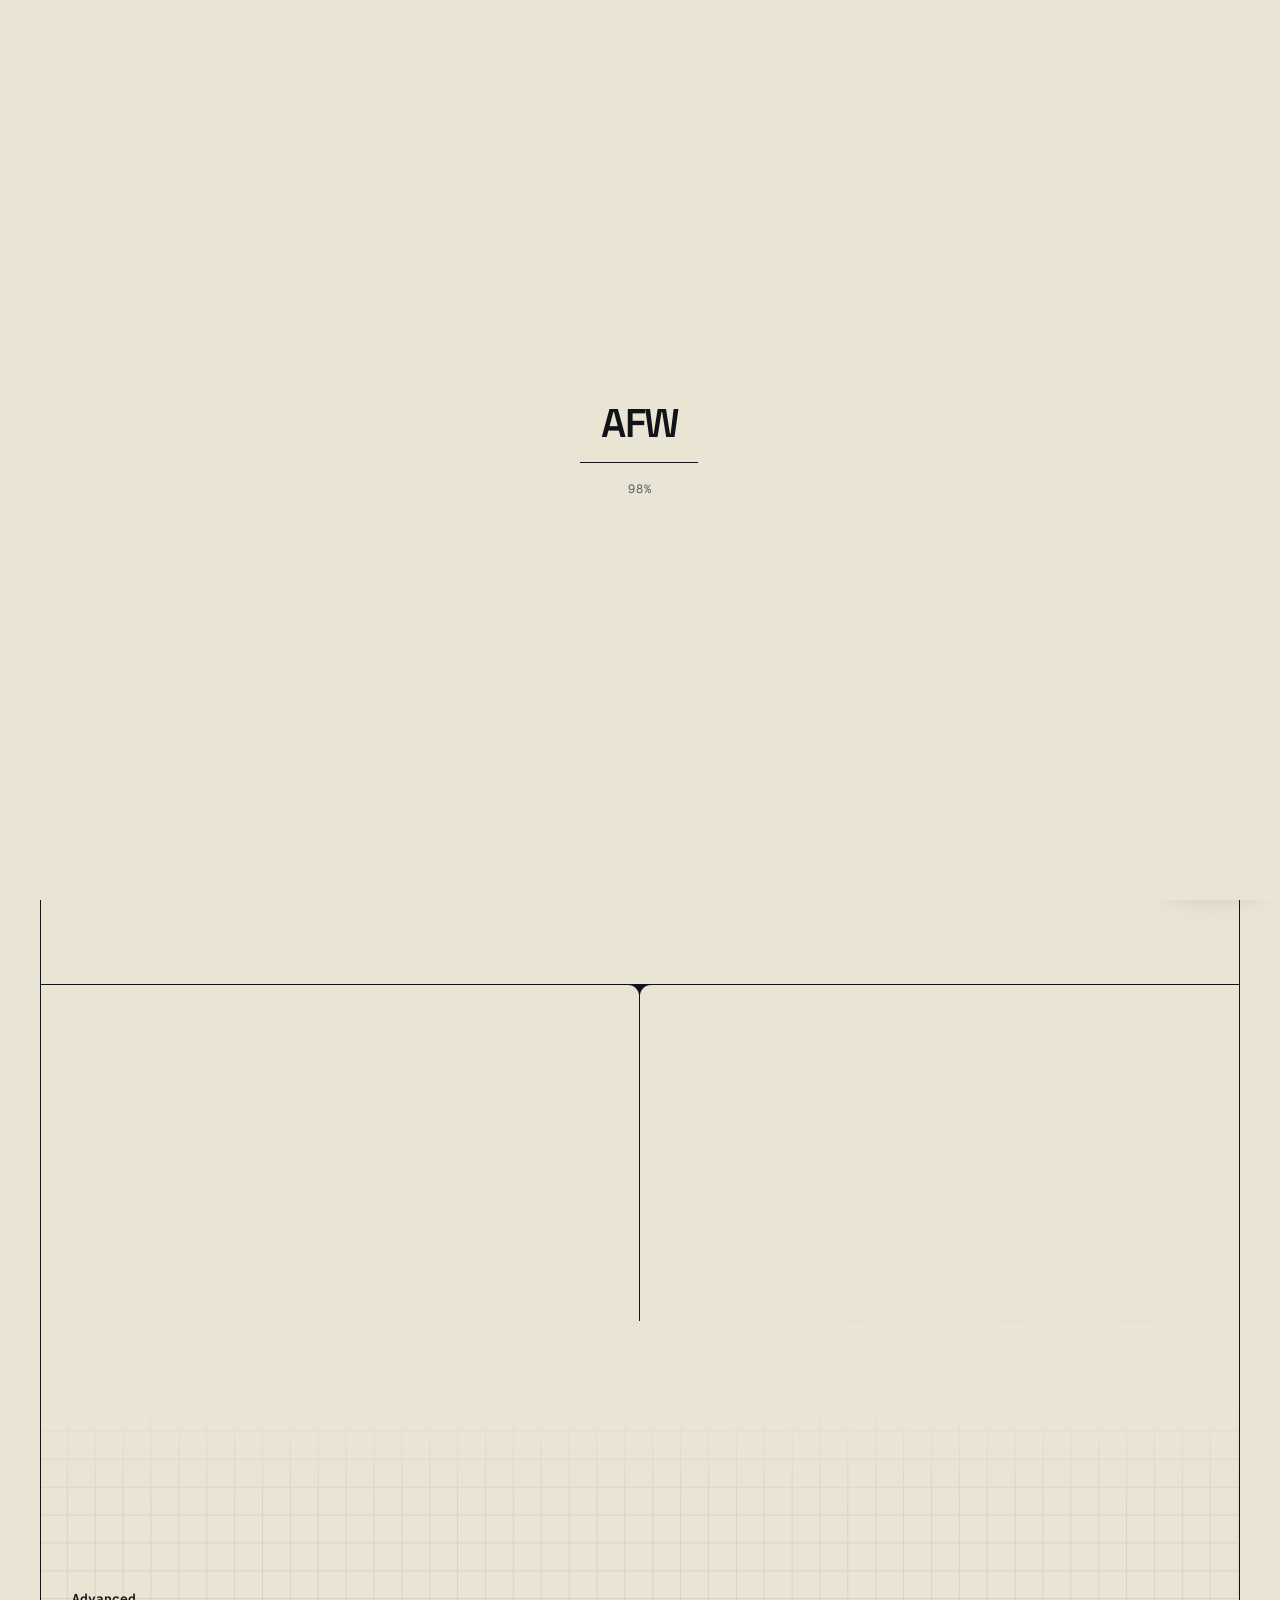
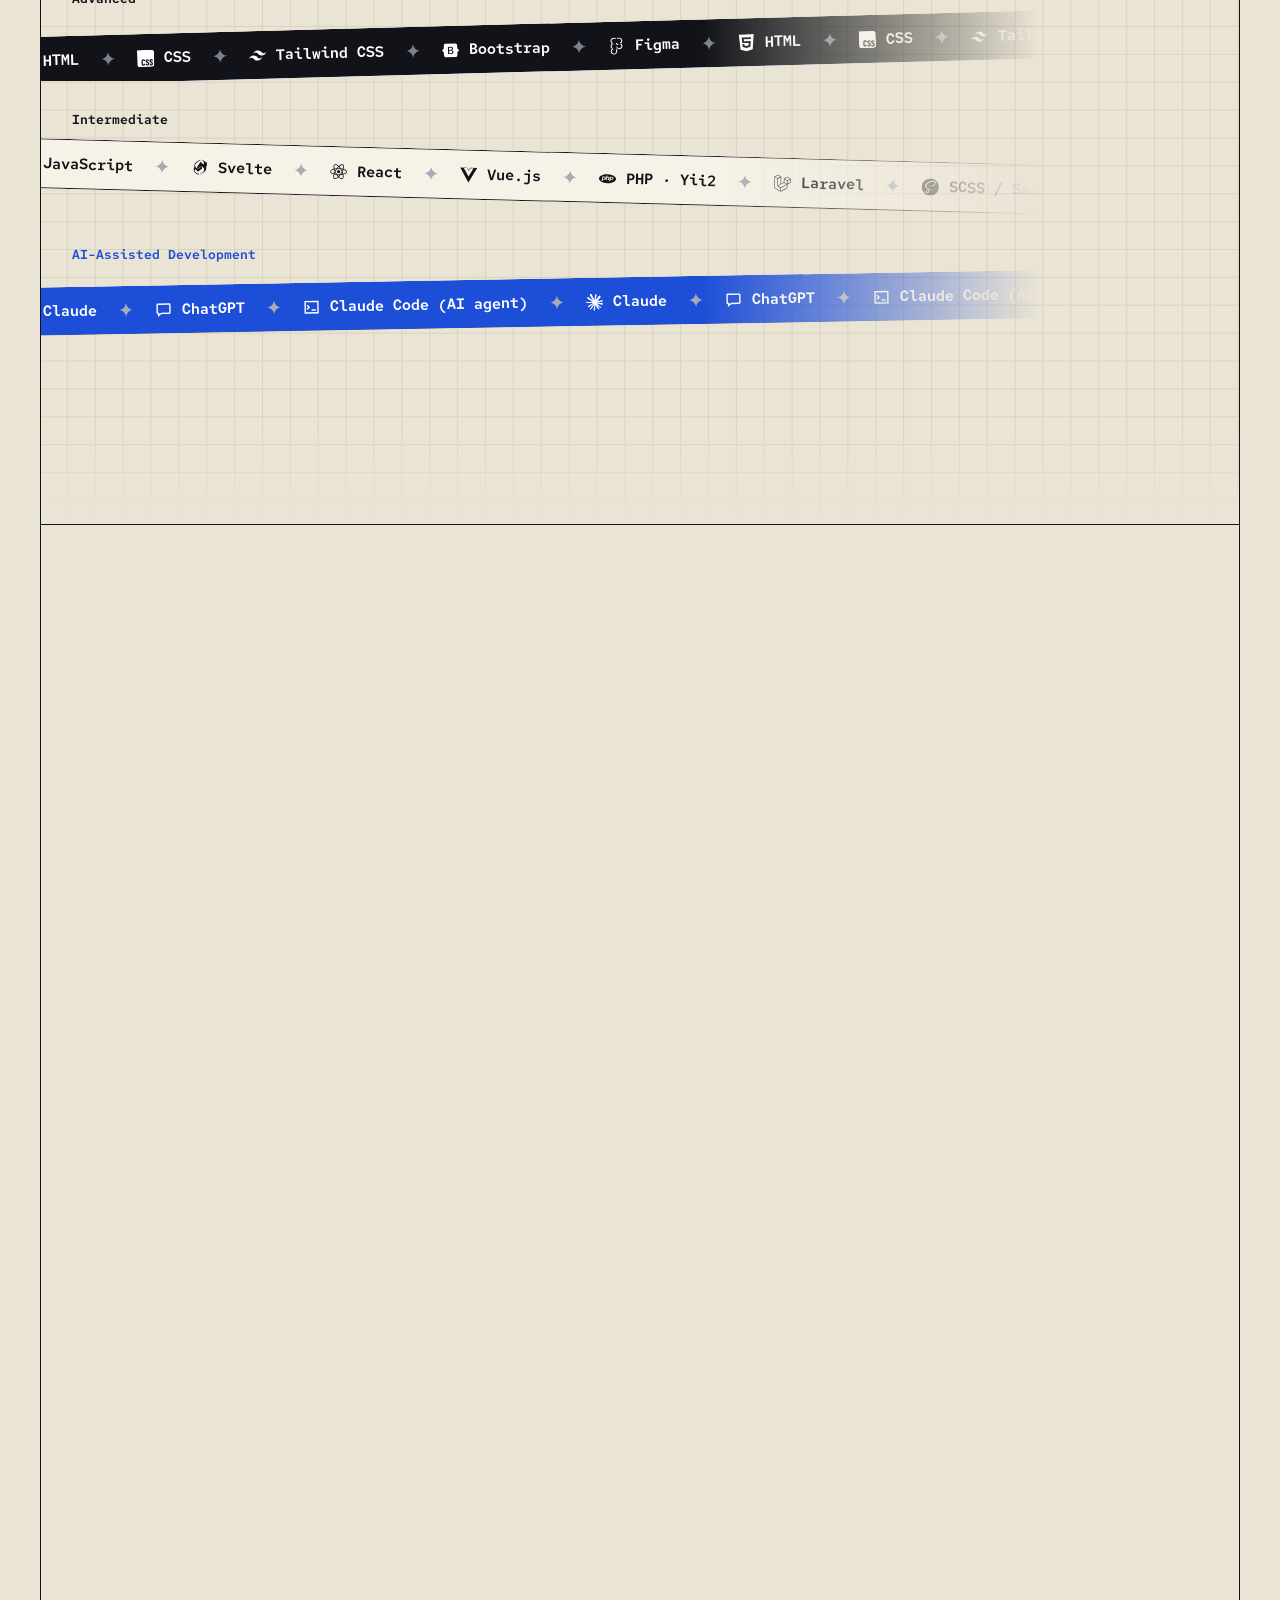
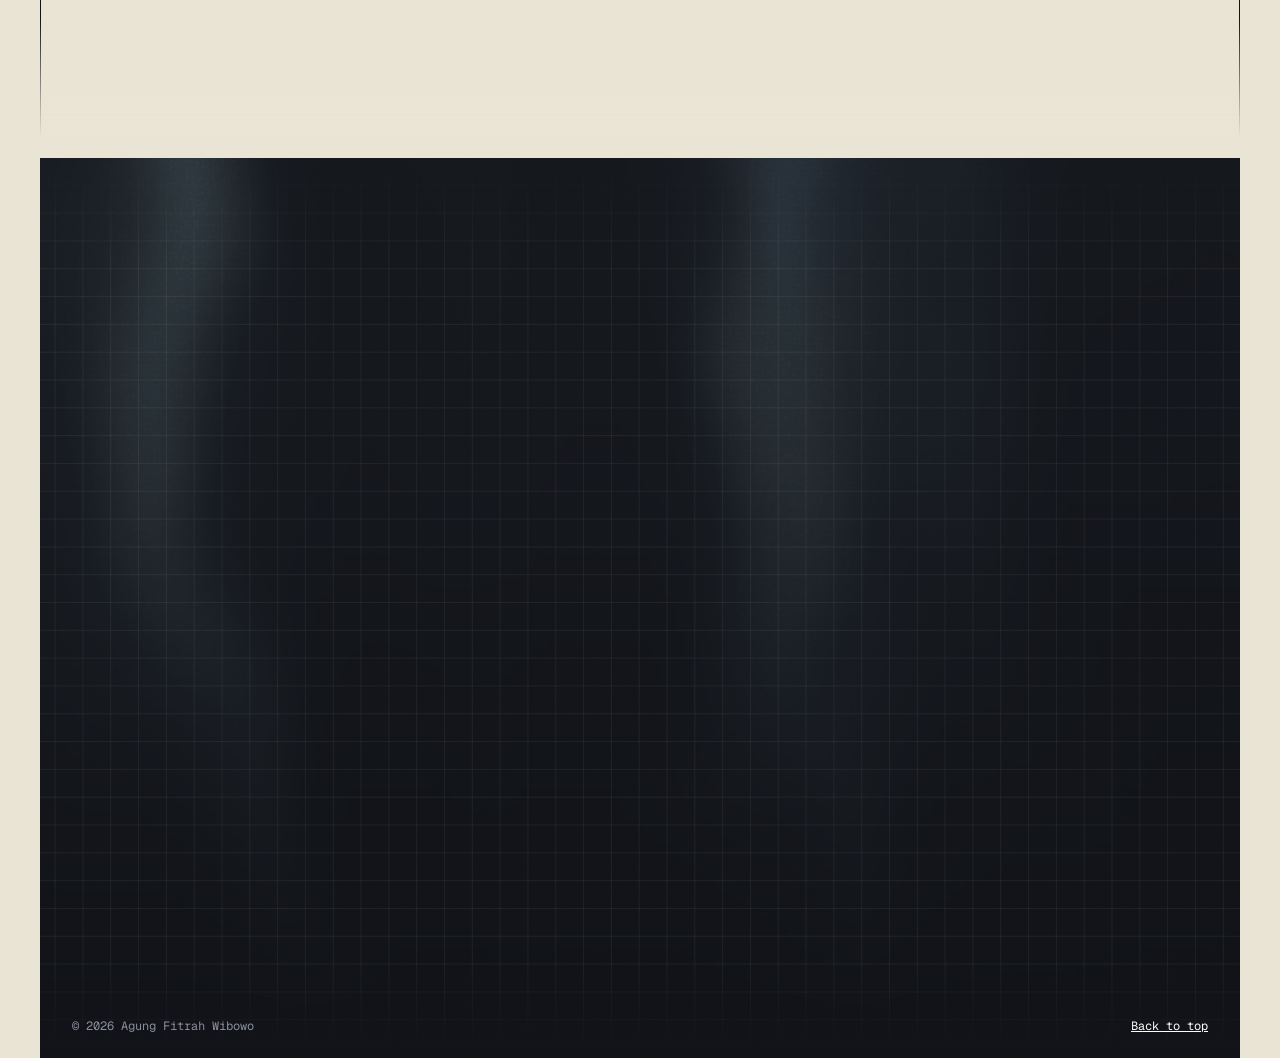
==== index.html @ 09a64330 "Copy tanpa em dash & CTA baru (Ada proyek / atau lowongan?), stiker jadi Open to work + LinkedIn di " ====
<!doctype html>
<html lang="en">
<head>
<meta charset="utf-8">
<meta name="viewport" content="width=device-width, initial-scale=1">
<title>Agung Fitrah Wibowo · Front-End Developer &amp; UI/UX Designer</title>
<meta name="description" content="Portfolio of Agung Fitrah Wibowo: hospital information system programmer, web front-end developer, and UI/UX designer based in Medan, Indonesia.">
<meta name="author" content="Agung Fitrah Wibowo">
<meta name="theme-color" content="#111318">
<meta property="og:type" content="website">
<meta property="og:locale" content="en_US">
<meta property="og:title" content="Agung Fitrah Wibowo · Front-End Developer &amp; UI/UX Designer">
<meta property="og:description" content="Hospital information system programmer, web front-end developer, and UI/UX designer based in Medan, Indonesia.">
<meta property="og:url" content="https://agungfwibowo.github.io/portfolio/">
<meta property="og:image" content="https://agungfwibowo.github.io/portfolio/assets/og.png?v=4">
<meta property="og:image:width" content="1200">
<meta property="og:image:height" content="630">
<meta property="og:image:alt" content="Agung Fitrah Wibowo · Front-End Developer &amp; UI/UX Designer">
<meta name="twitter:card" content="summary_large_image">
<meta name="twitter:image" content="https://agungfwibowo.github.io/portfolio/assets/og.png?v=4">
<link rel="icon" href="data:image/svg+xml,%3Csvg xmlns='http://www.w3.org/2000/svg' viewBox='0 0 32 32'%3E%3Crect width='32' height='32' fill='%23111318'/%3E%3Ctext x='16' y='22' font-family='Arial' font-weight='700' font-size='13' fill='%23fff' text-anchor='middle'%3EAFW%3C/text%3E%3C/svg%3E">
<link rel="preconnect" href="https://fonts.googleapis.com">
<link rel="preconnect" href="https://fonts.gstatic.com" crossorigin>
<style>html{background:#EAE4D5}html[data-theme=dark]{background:#0d0e11}</style>
<script>
// mode gelap: pilihan tersimpan, default terang; diterapkan sebelum render agar tidak berkedip
try { if (localStorage.getItem('afw-theme') === 'dark') document.documentElement.dataset.theme = 'dark'; } catch (e) {}
</script>
<script src="js/data.js?v=28" defer></script>
<script src="js/icons.js?v=2" defer></script>
<script src="themes/registry.js?v=65" defer></script>
<script src="js/core.js?v=6" defer></script>
</head>
<body>
</body>
</html>
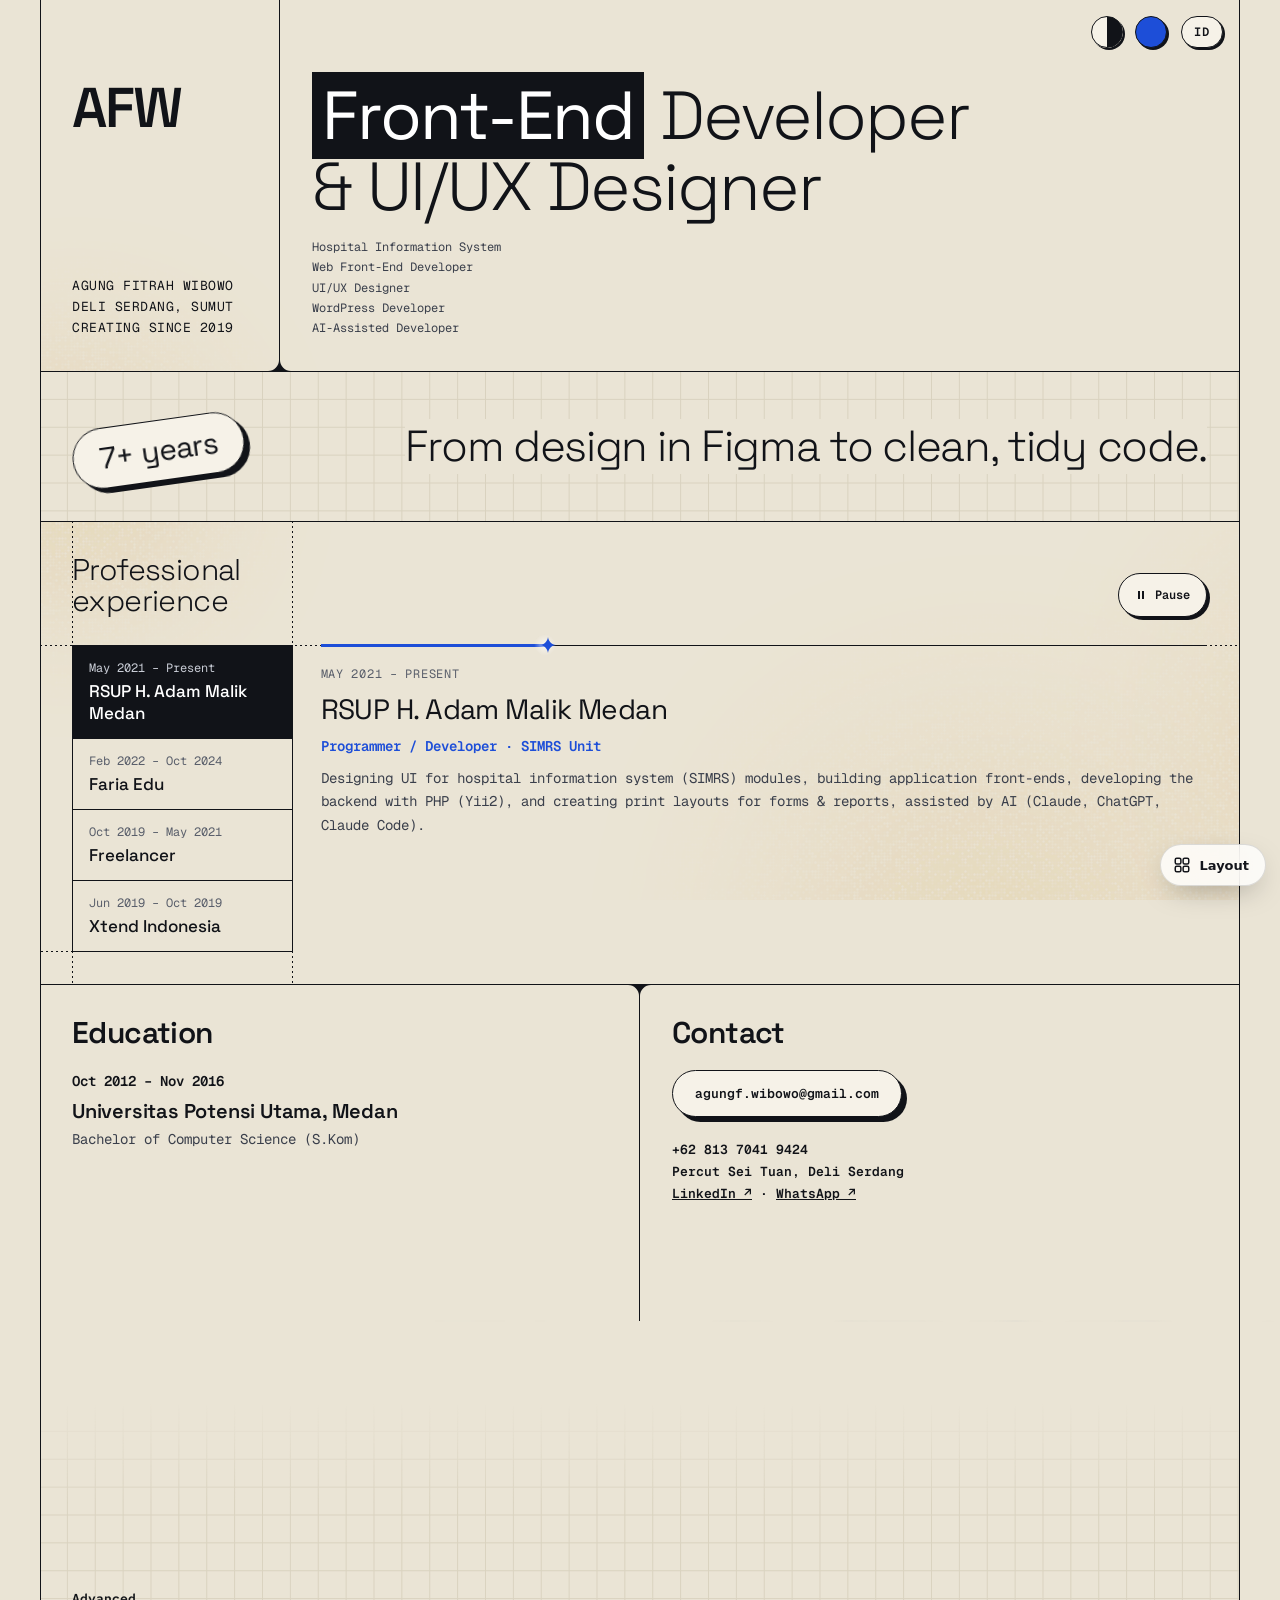
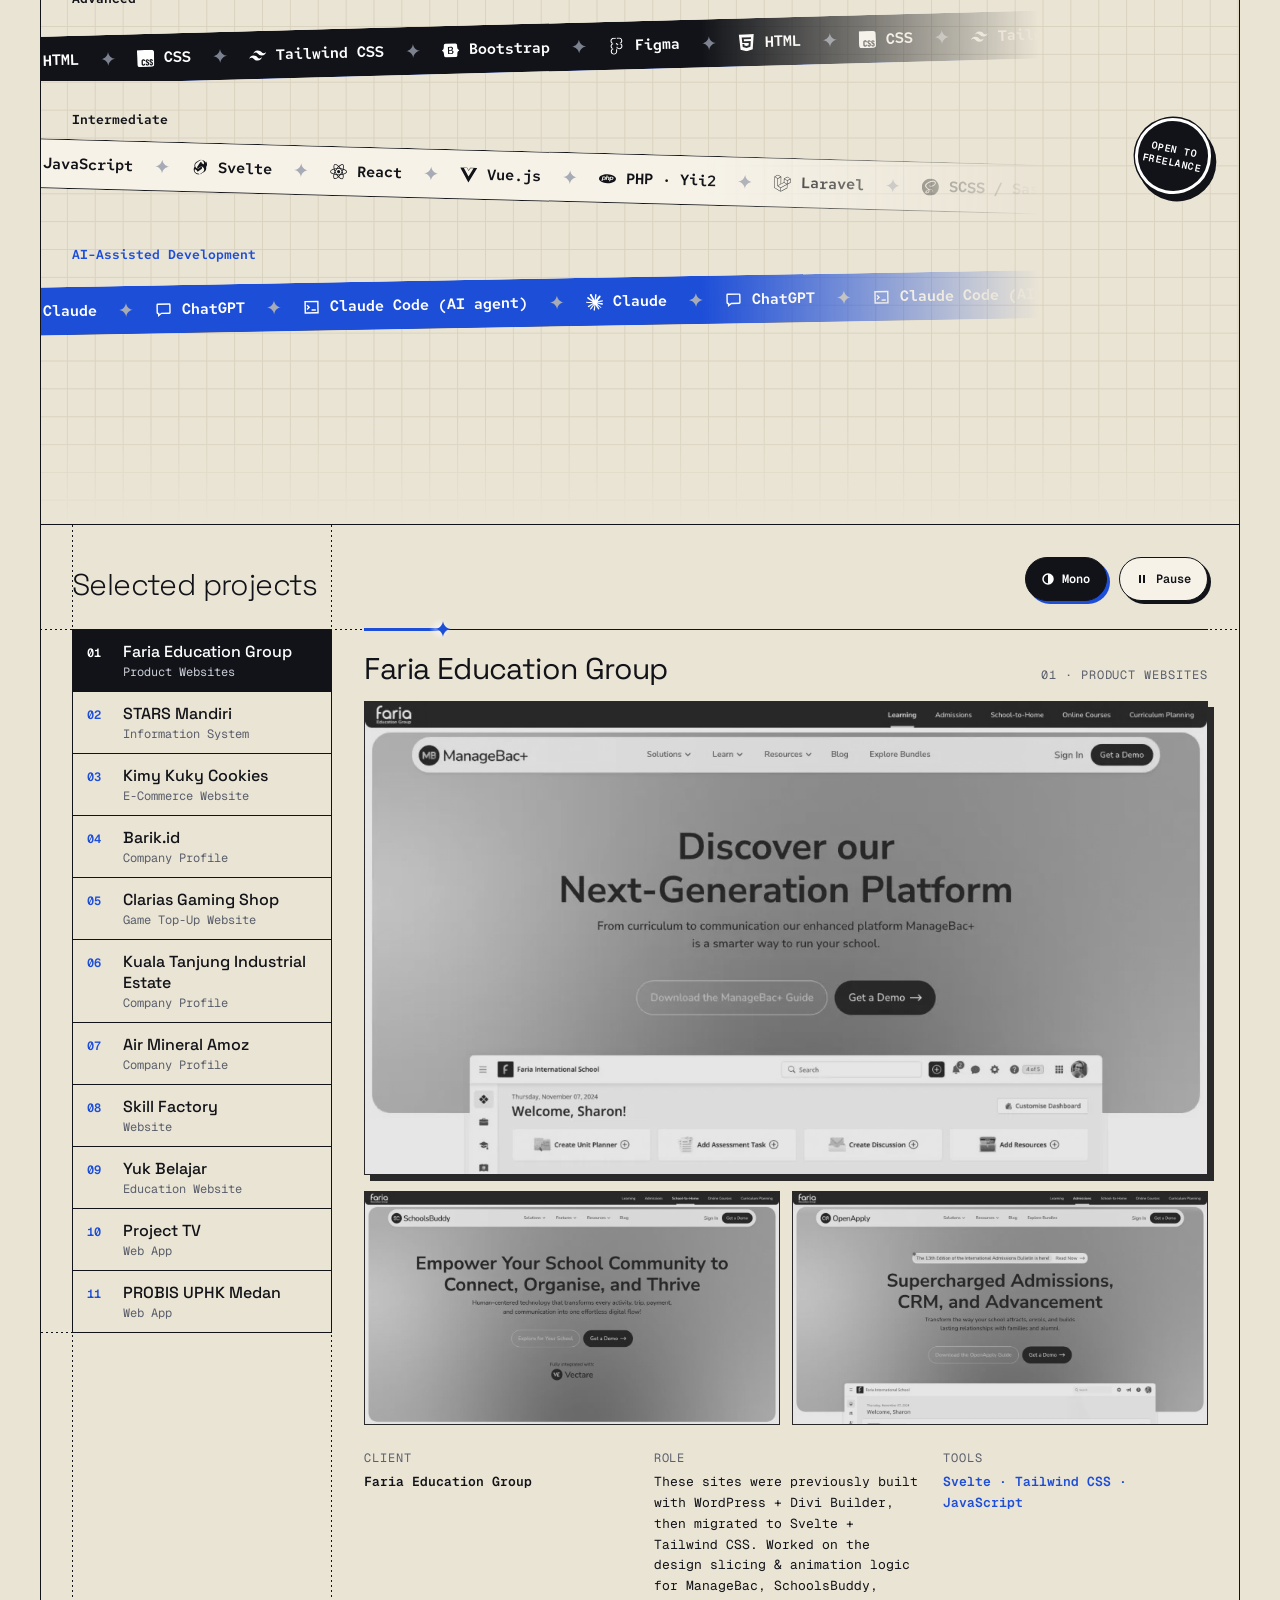
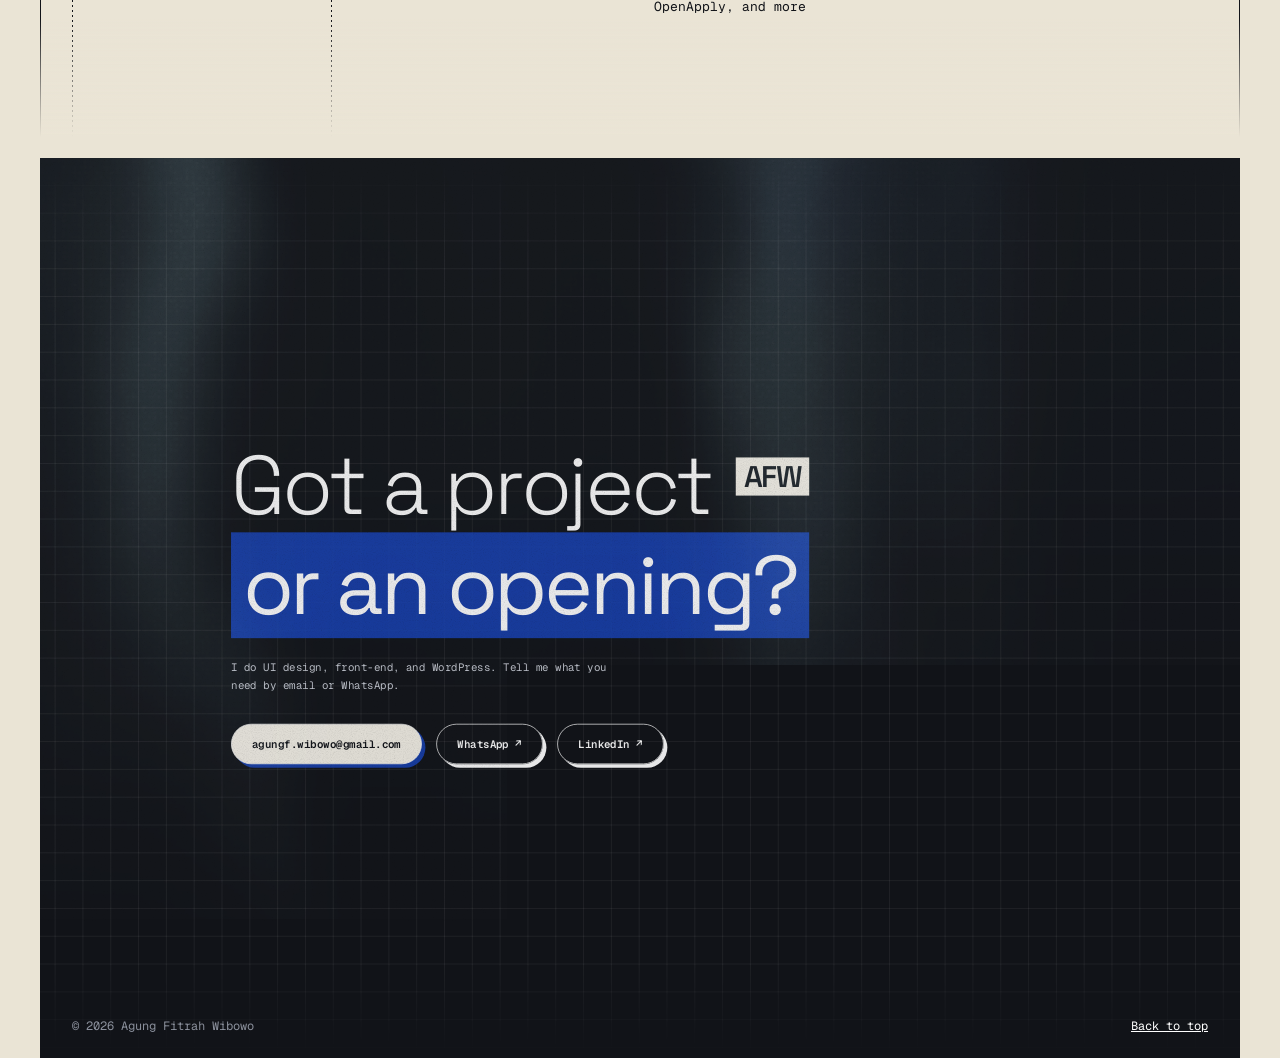
==== commit 5bc5eeef: "Stiker kembali ke Open to freelance / Terima freelance" ====
--- a/index.html
+++ b/index.html
@@ -26,7 +26,7 @@
 // mode gelap: pilihan tersimpan, default terang; diterapkan sebelum render agar tidak berkedip
 try { if (localStorage.getItem('afw-theme') === 'dark') document.documentElement.dataset.theme = 'dark'; } catch (e) {}
 </script>
-<script src="js/data.js?v=28" defer></script>
+<script src="js/data.js?v=29" defer></script>
 <script src="js/icons.js?v=2" defer></script>
 <script src="themes/registry.js?v=65" defer></script>
 <script src="js/core.js?v=6" defer></script>
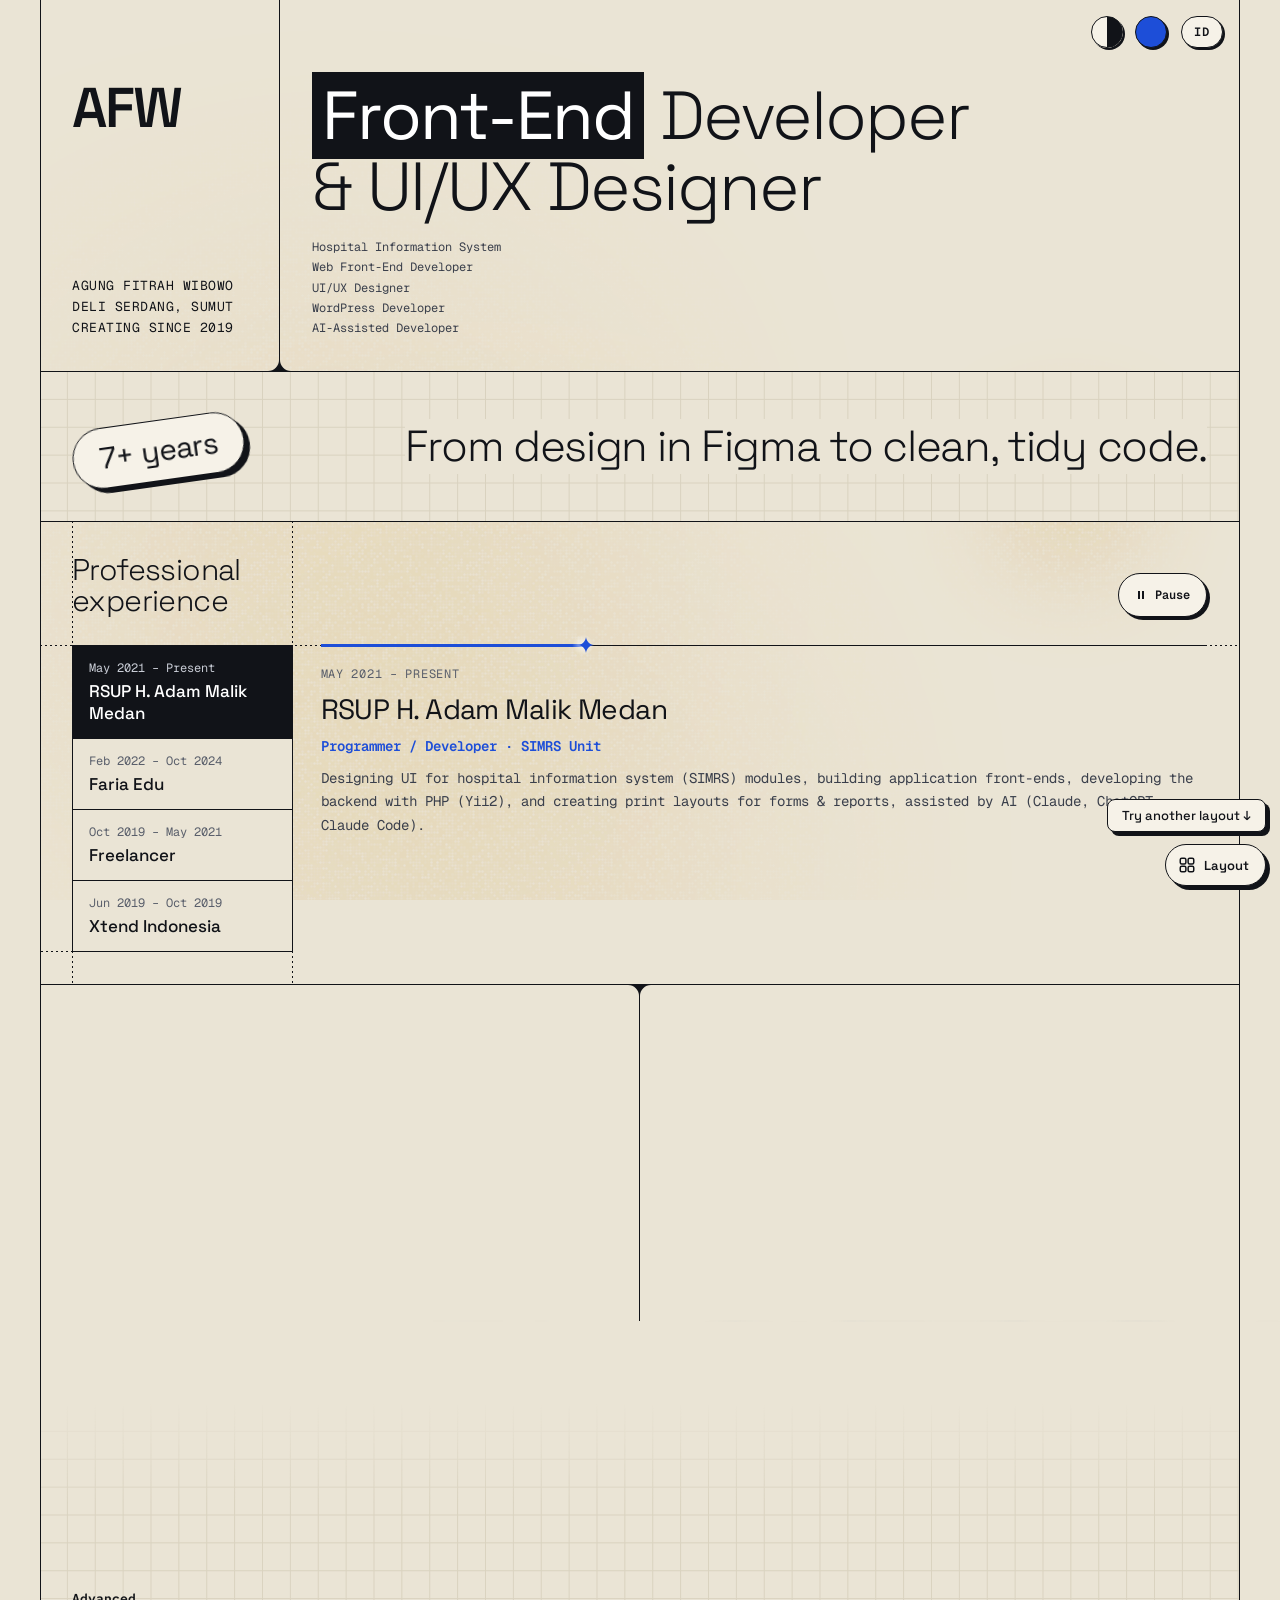
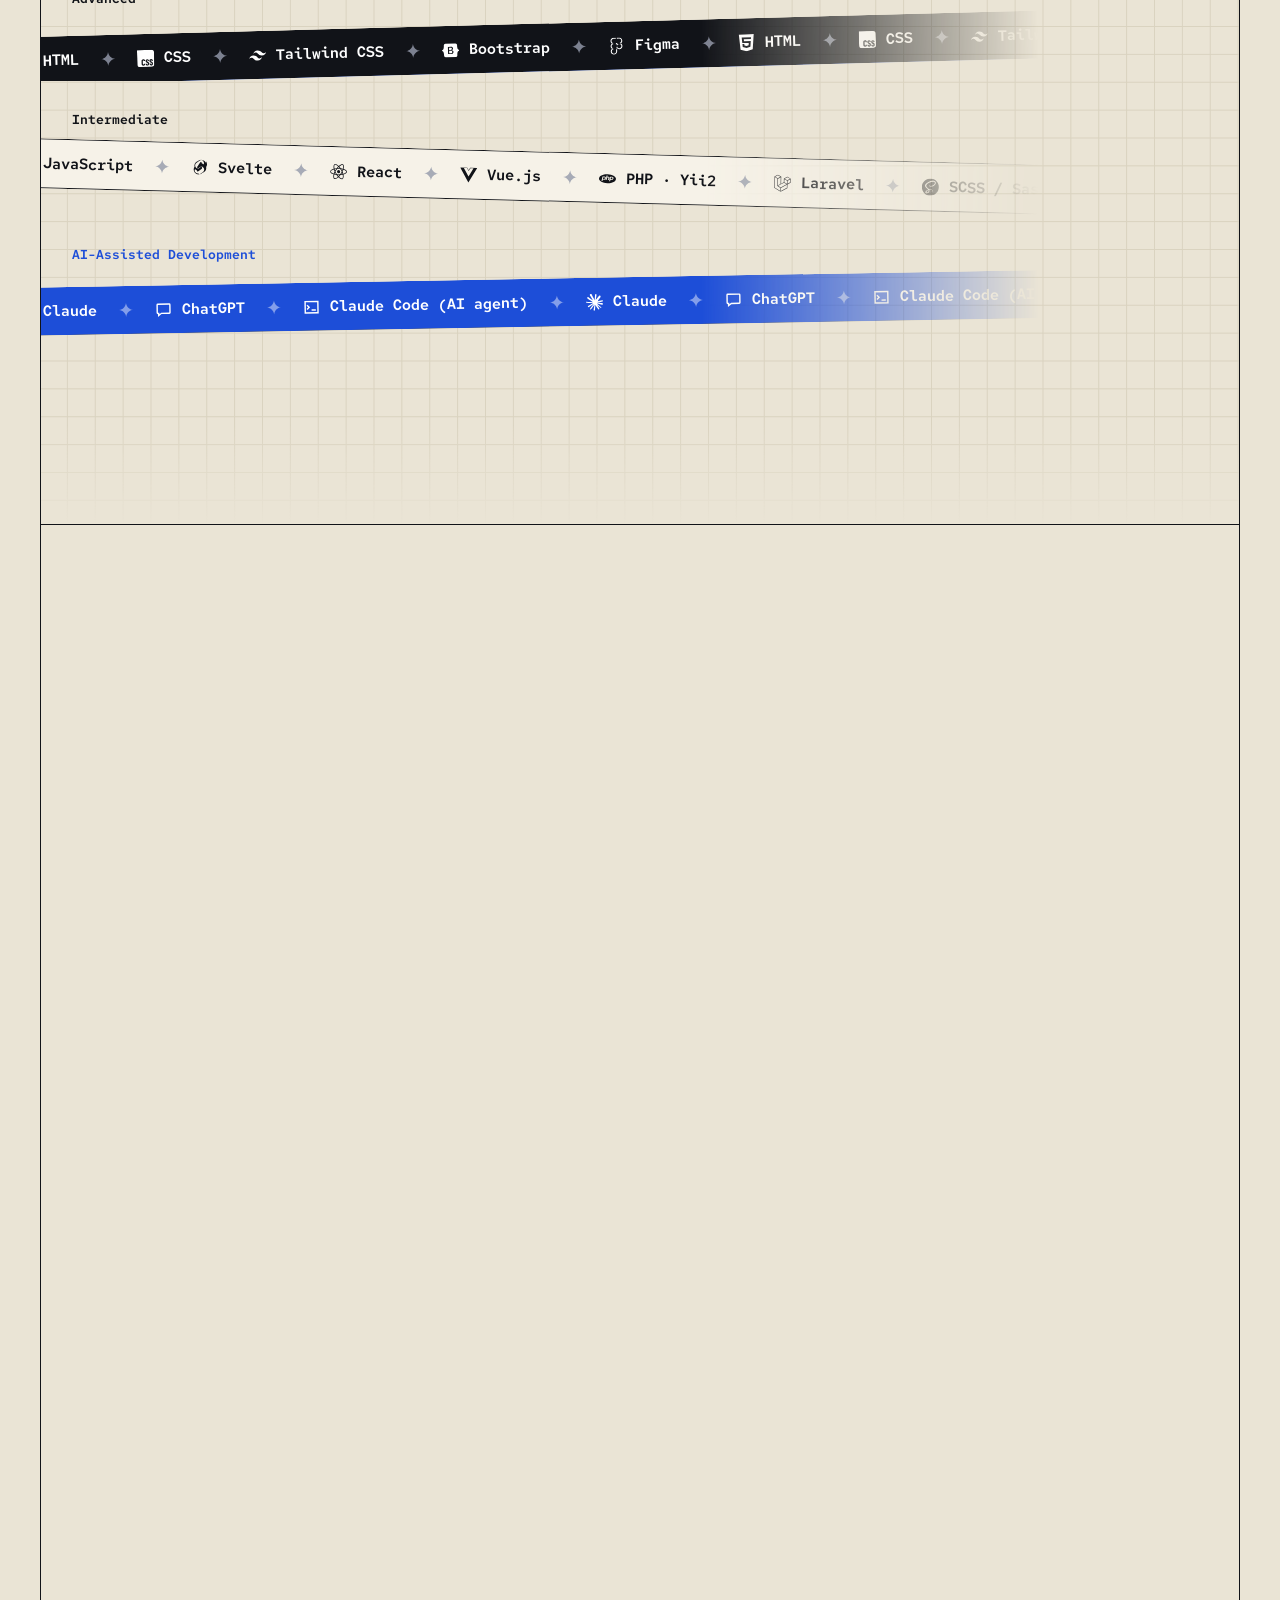
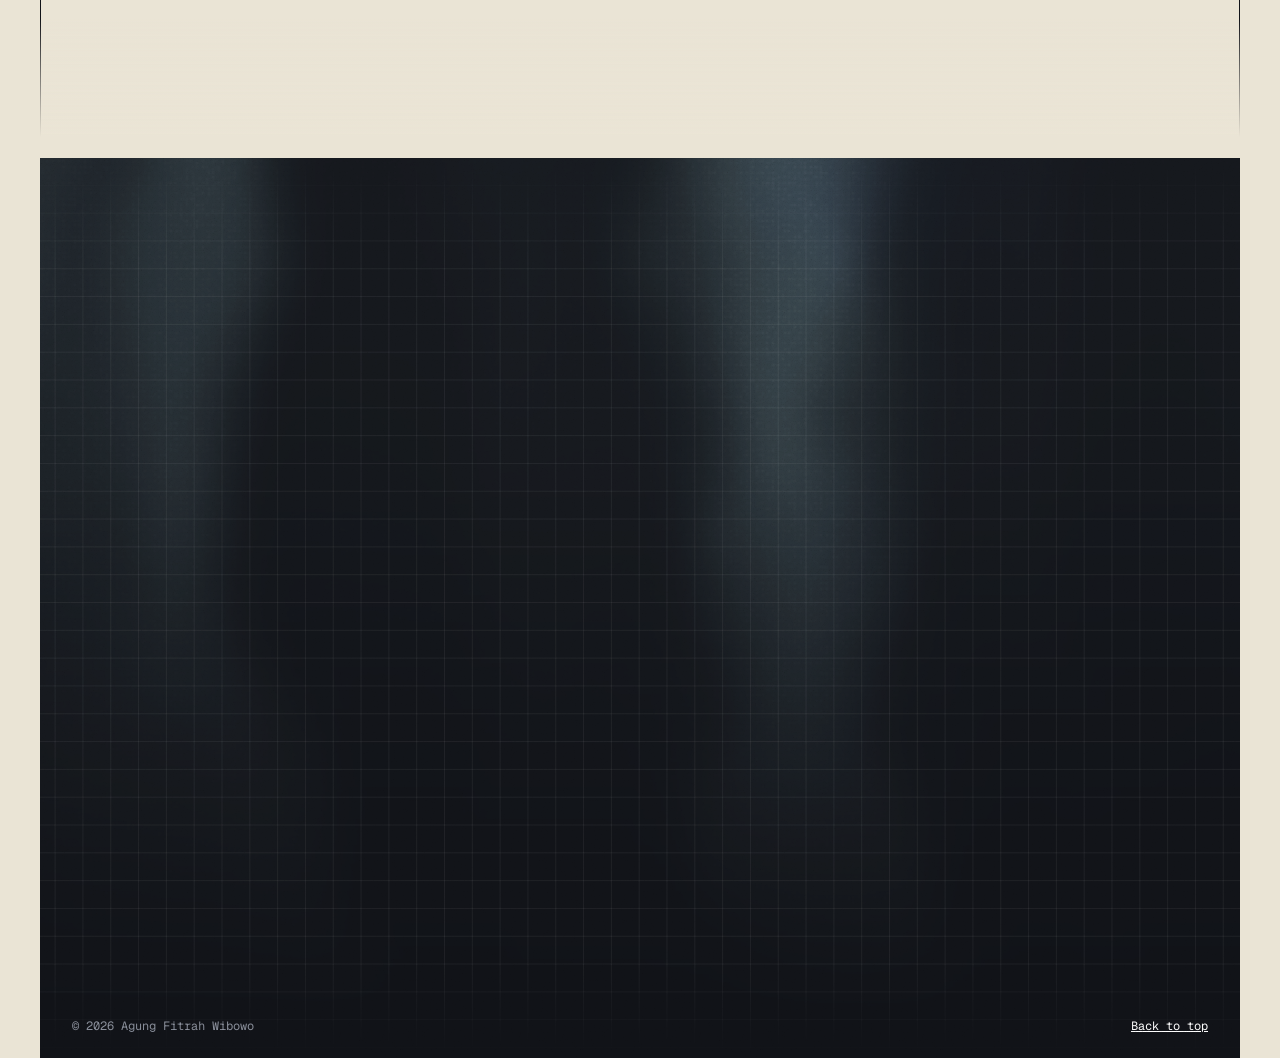
==== commit fbd763b2: "Pemilih layout bergaya per layout (neo/Glass/Flat) & celah antar kartu tidak lagi bikin sorotan berk" ====
--- a/index.html
+++ b/index.html
@@ -28,8 +28,8 @@
 </script>
 <script src="js/data.js?v=29" defer></script>
 <script src="js/icons.js?v=2" defer></script>
-<script src="themes/registry.js?v=65" defer></script>
-<script src="js/core.js?v=6" defer></script>
+<script src="themes/registry.js?v=66" defer></script>
+<script src="js/core.js?v=7" defer></script>
 </head>
 <body>
 </body>
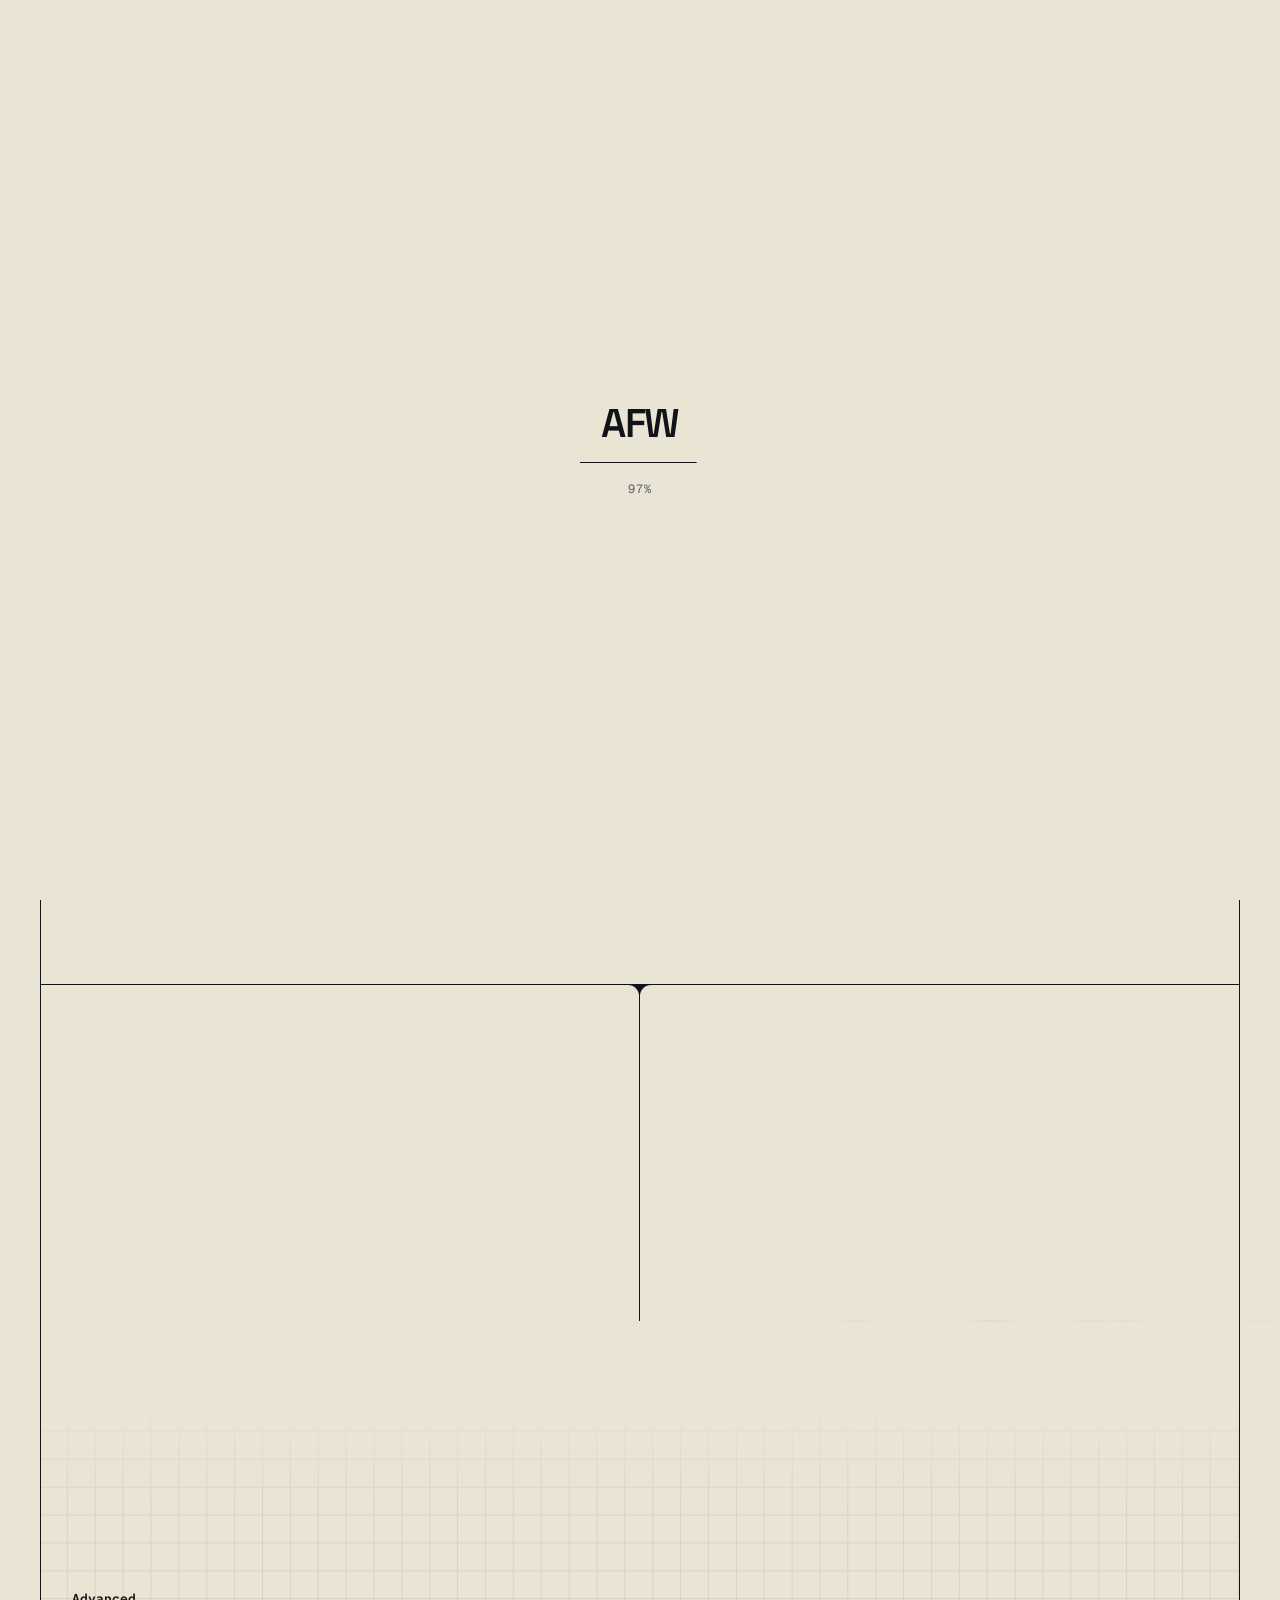
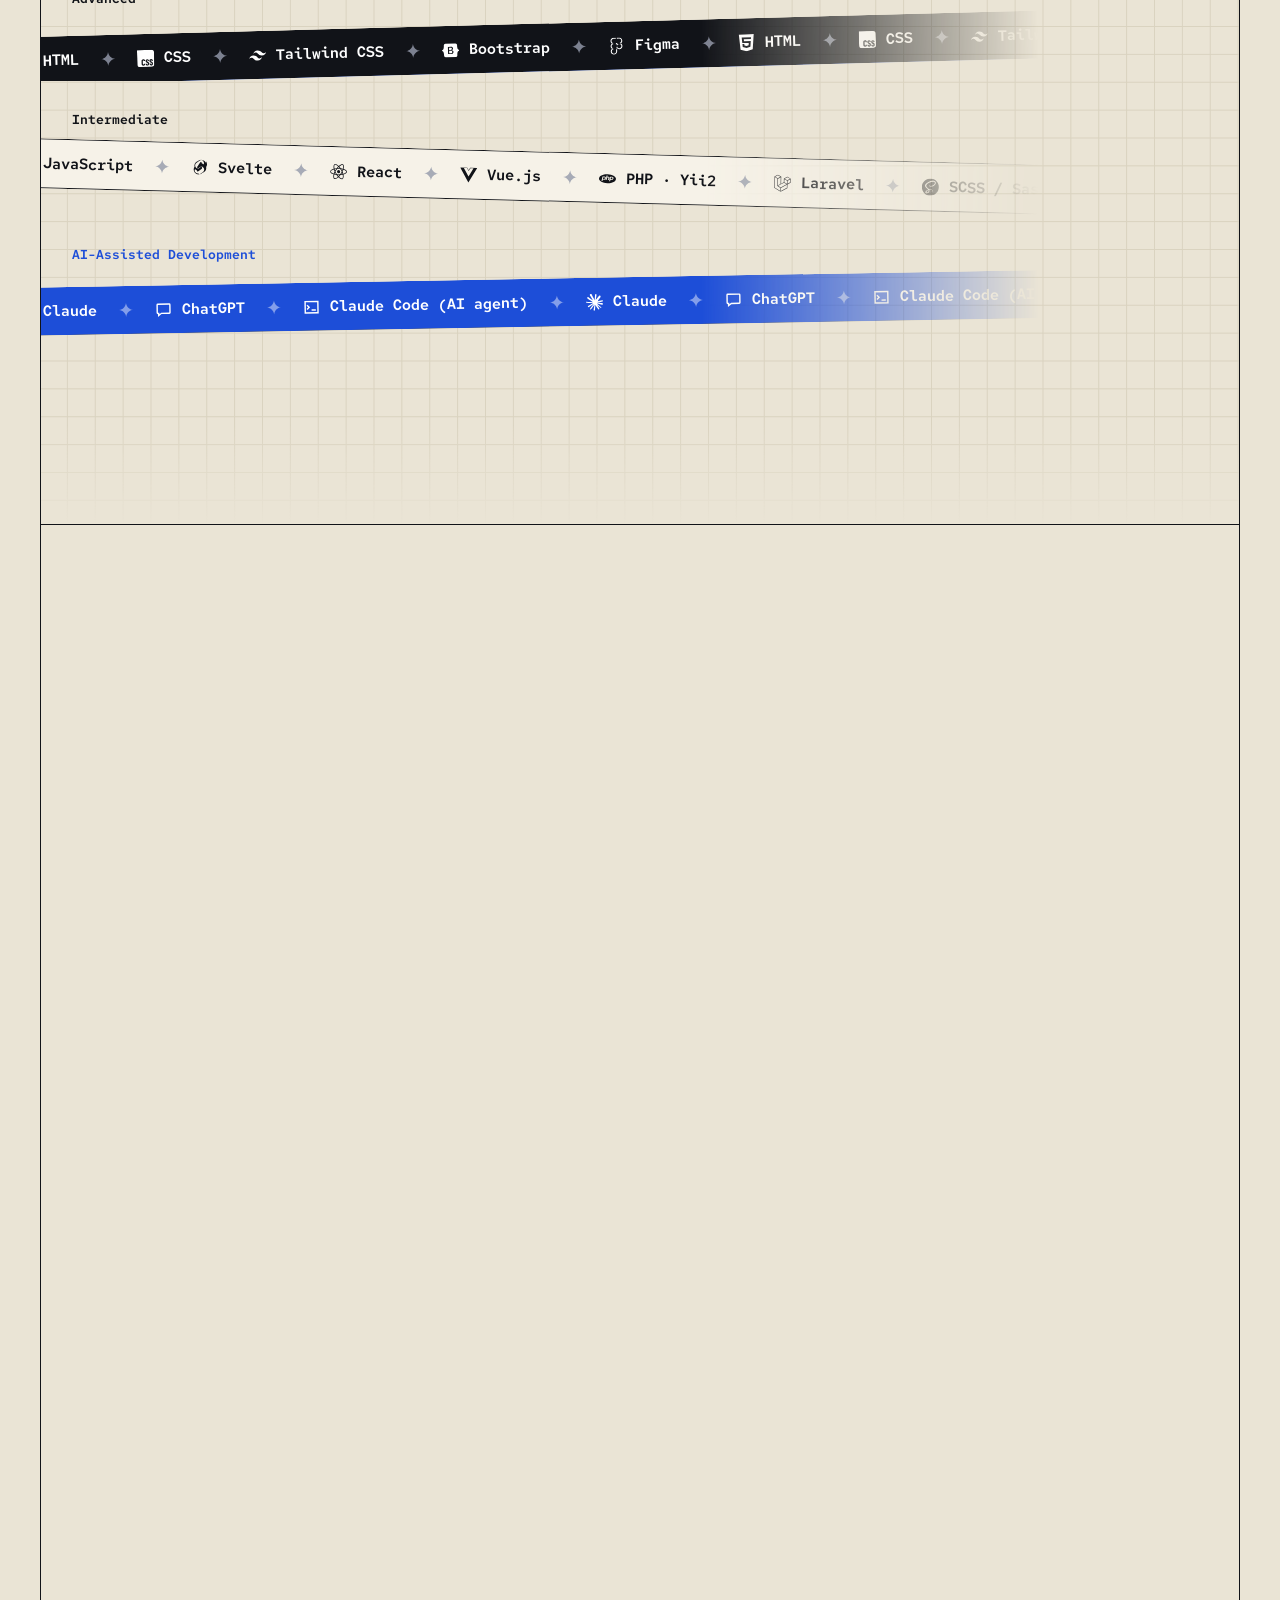
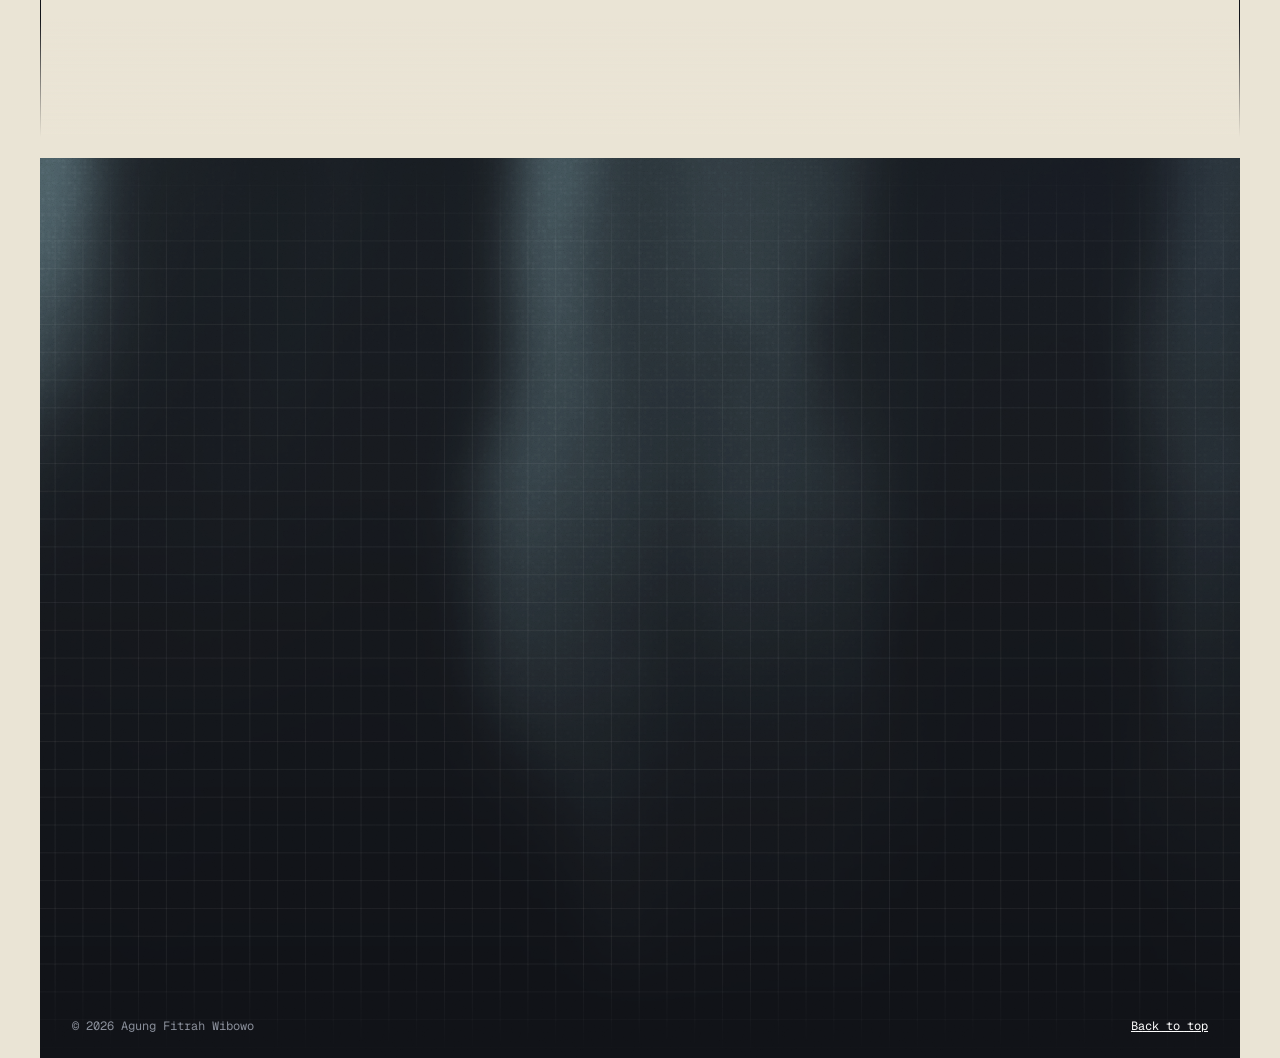
==== commit 6d754727: "Glass HP: strip tab menempel tanpa blur per tab, supaya tab tidak kosong sesaat saat digeser menyamp" ====
--- a/index.html
+++ b/index.html
@@ -28,7 +28,7 @@
 </script>
 <script src="js/data.js?v=29" defer></script>
 <script src="js/icons.js?v=2" defer></script>
-<script src="themes/registry.js?v=66" defer></script>
+<script src="themes/registry.js?v=67" defer></script>
 <script src="js/core.js?v=7" defer></script>
 </head>
 <body>
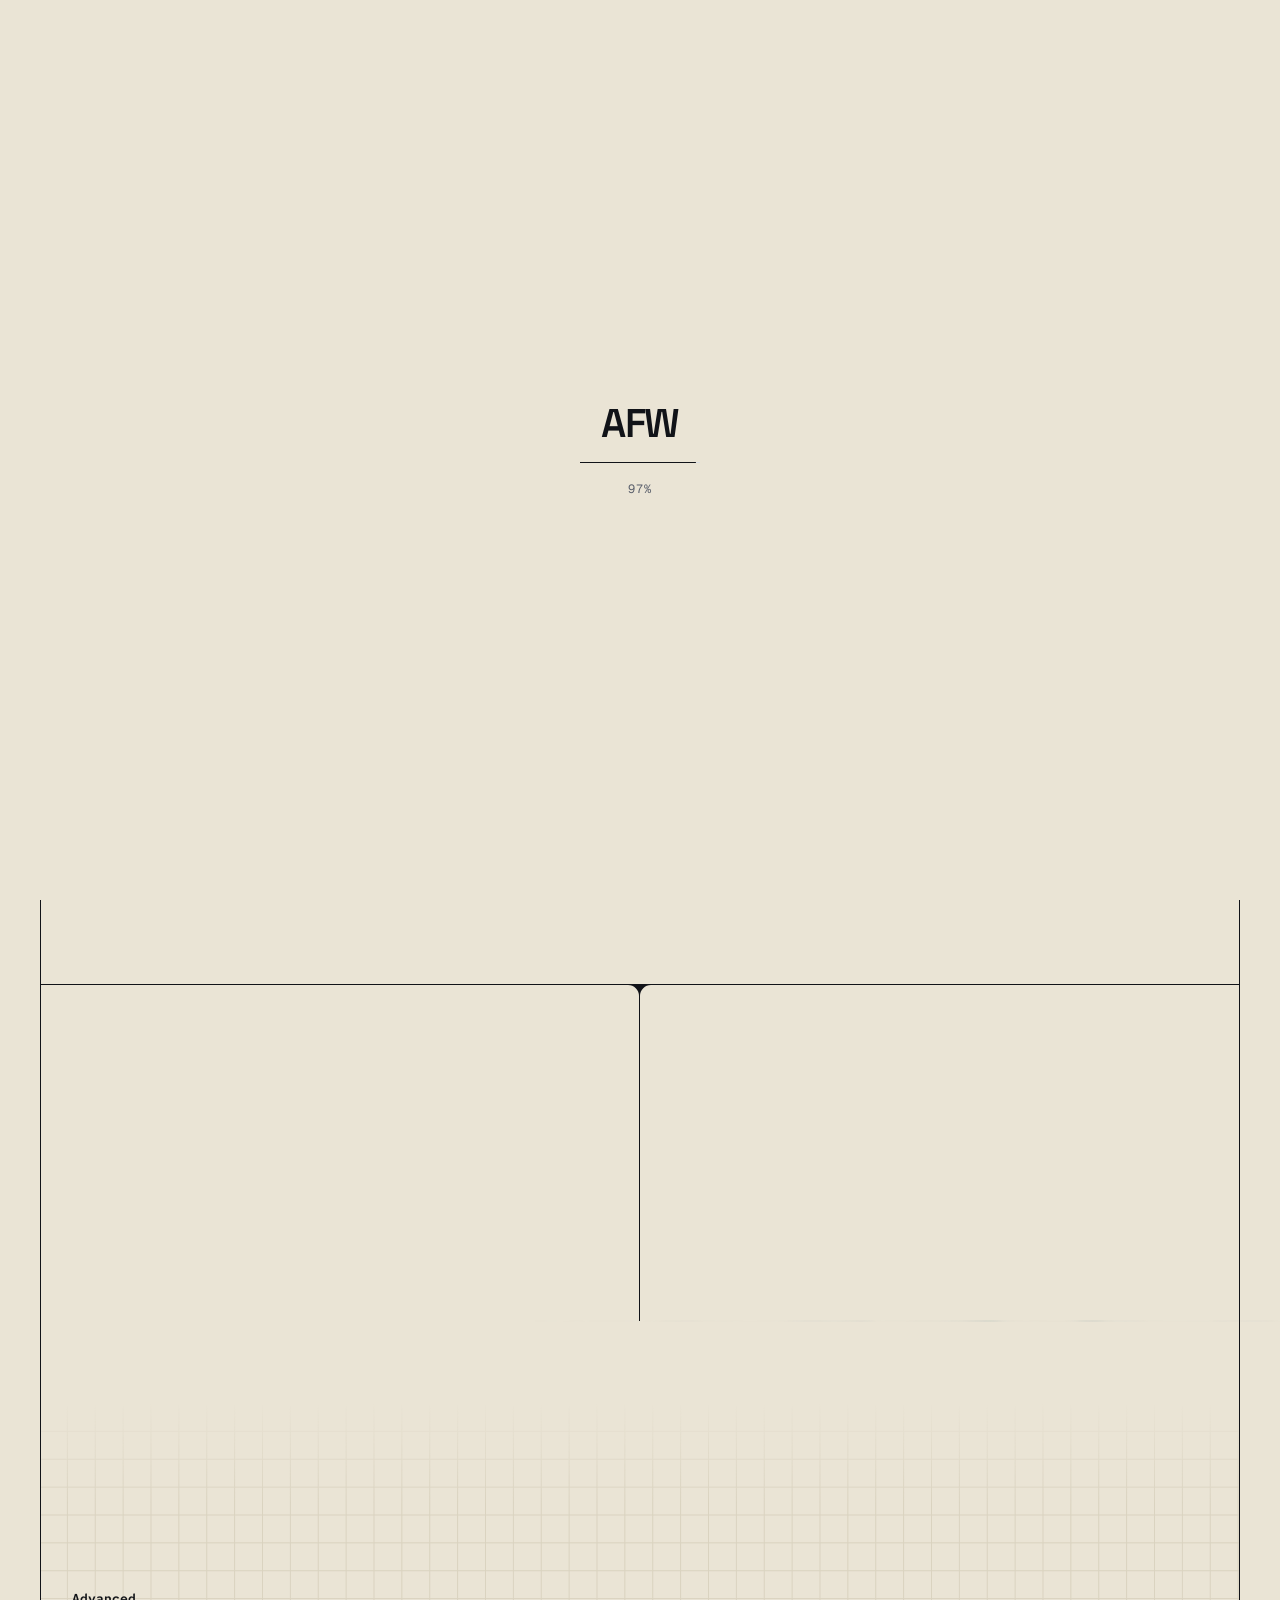
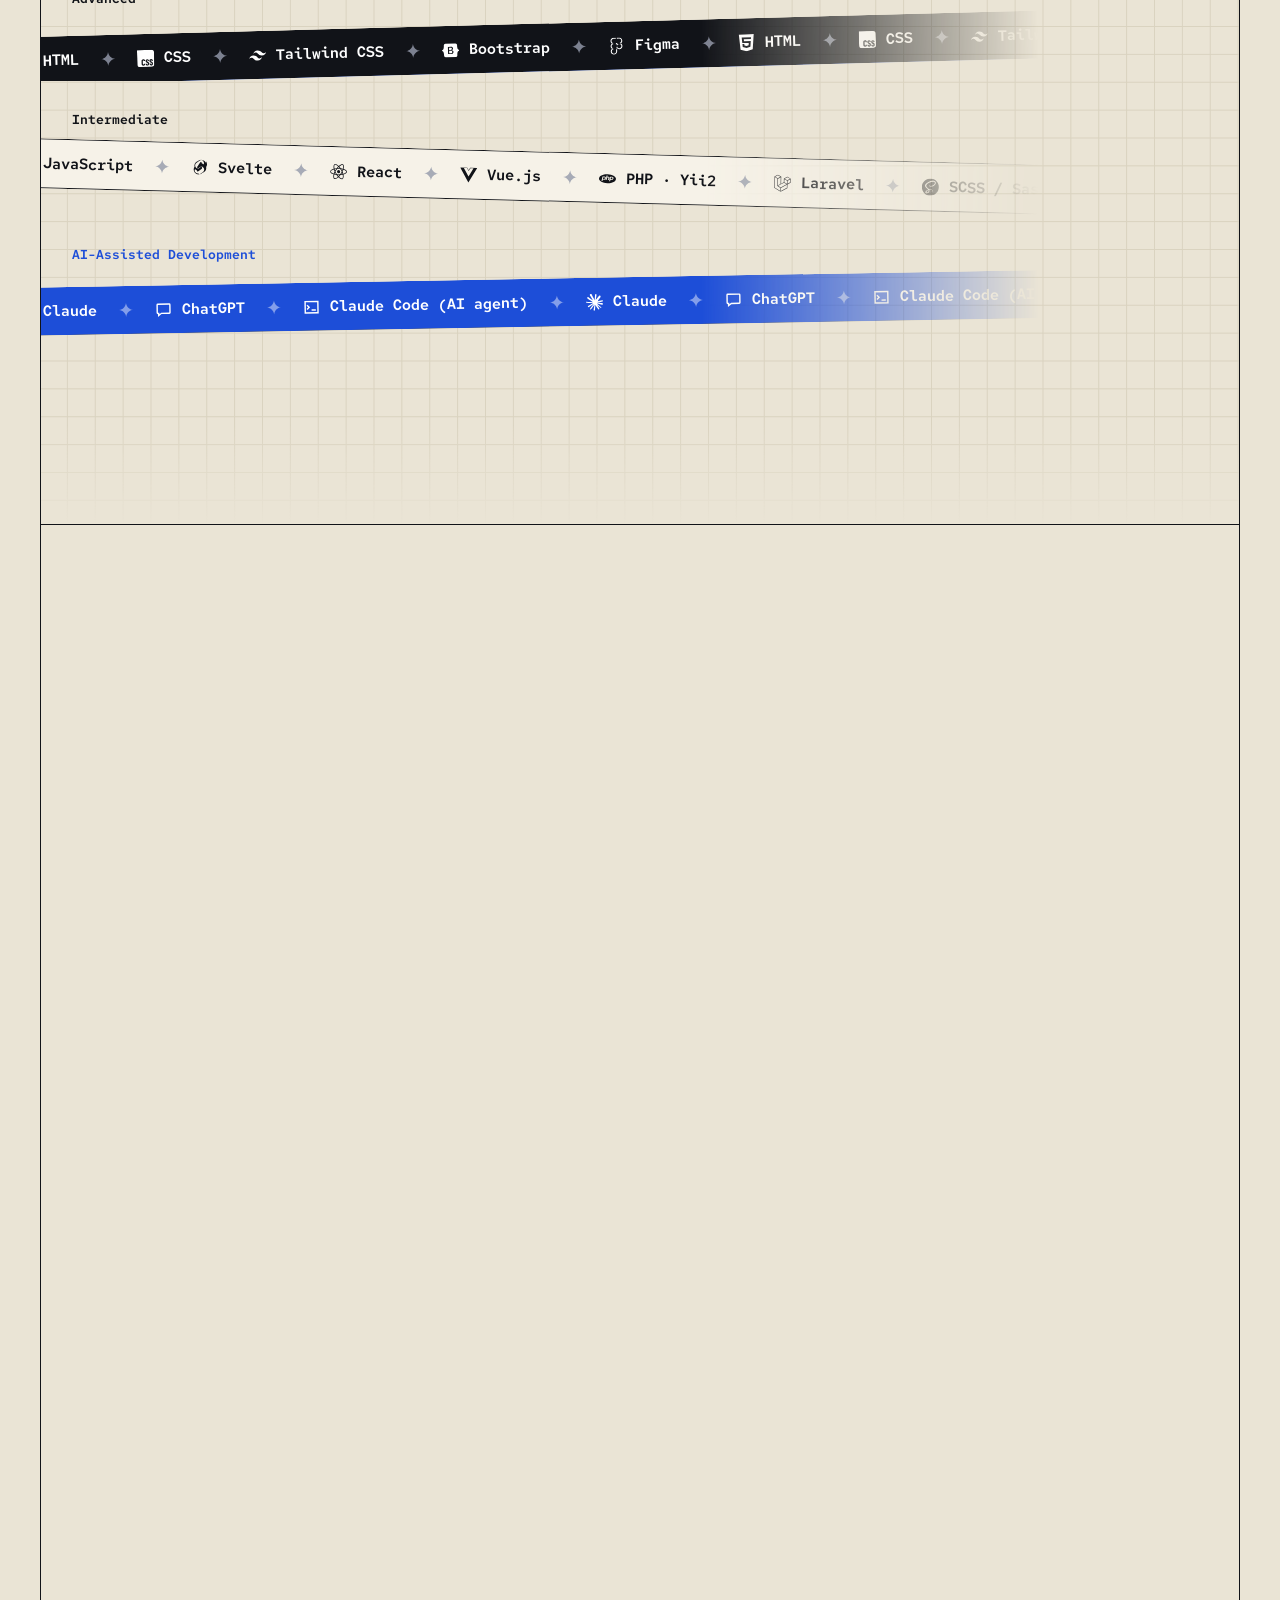
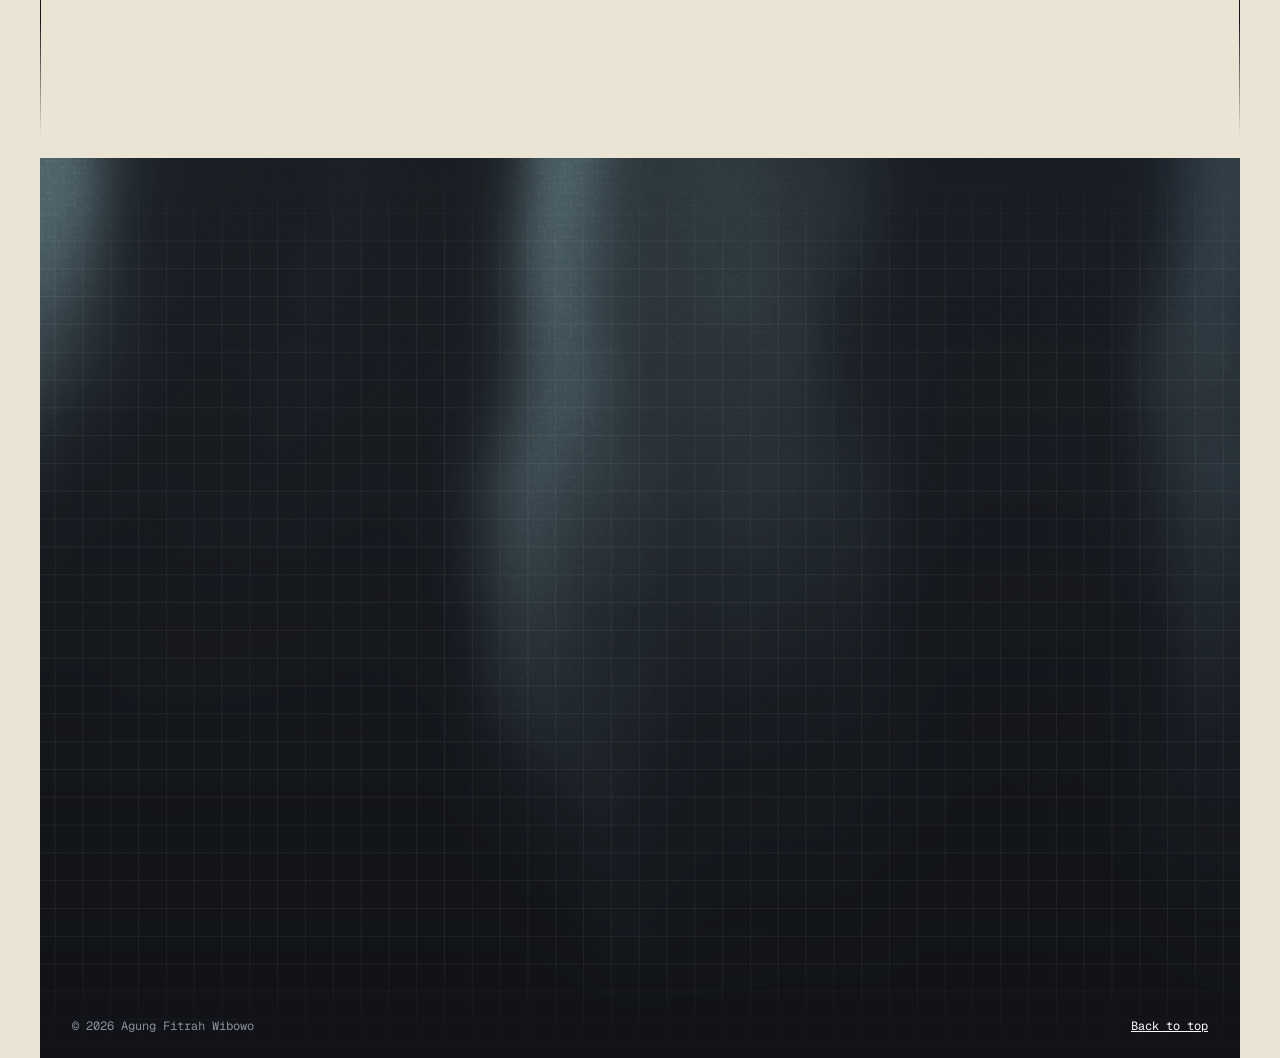
==== commit e7f63b34: "Glass: bubble disembunyikan, latar angka biner berperspektif, kartu lebih transparan dengan blur tip" ====
--- a/index.html
+++ b/index.html
@@ -28,7 +28,7 @@
 </script>
 <script src="js/data.js?v=29" defer></script>
 <script src="js/icons.js?v=2" defer></script>
-<script src="themes/registry.js?v=67" defer></script>
+<script src="themes/registry.js?v=68" defer></script>
 <script src="js/core.js?v=7" defer></script>
 </head>
 <body>
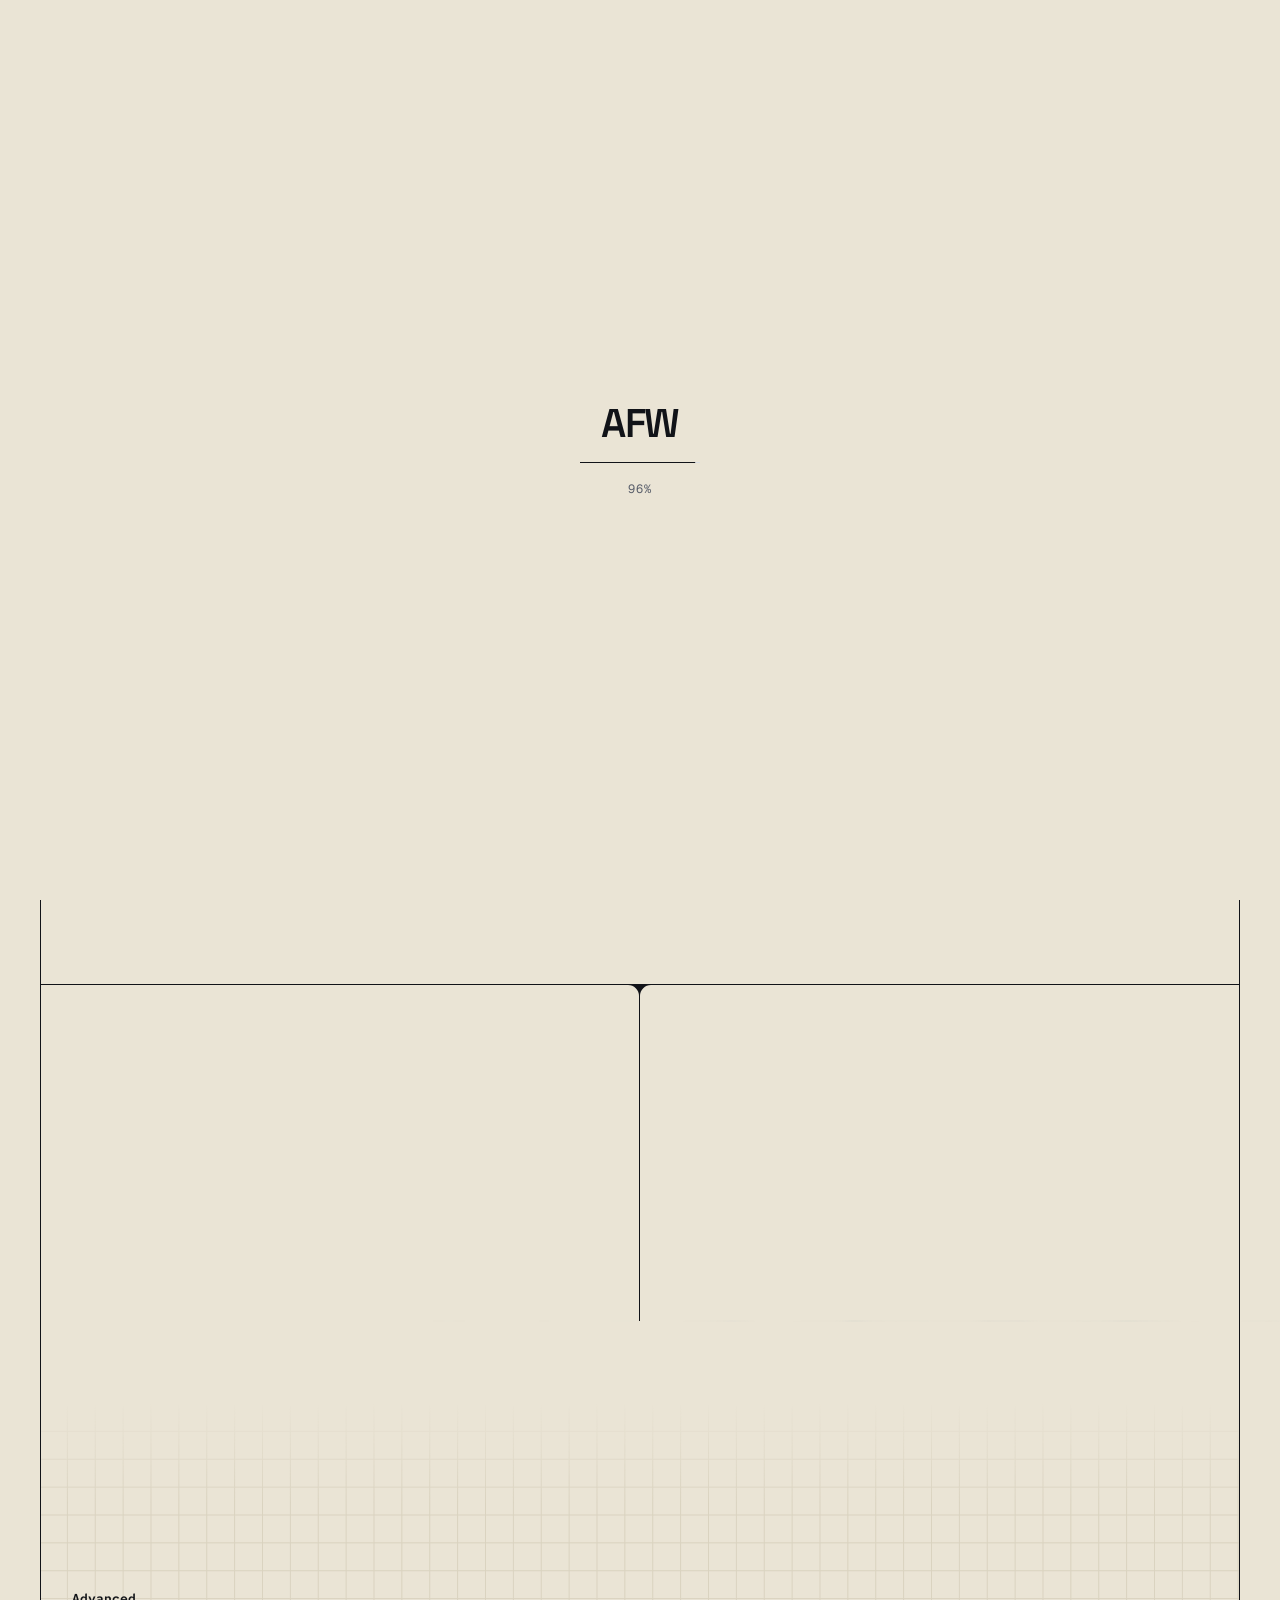
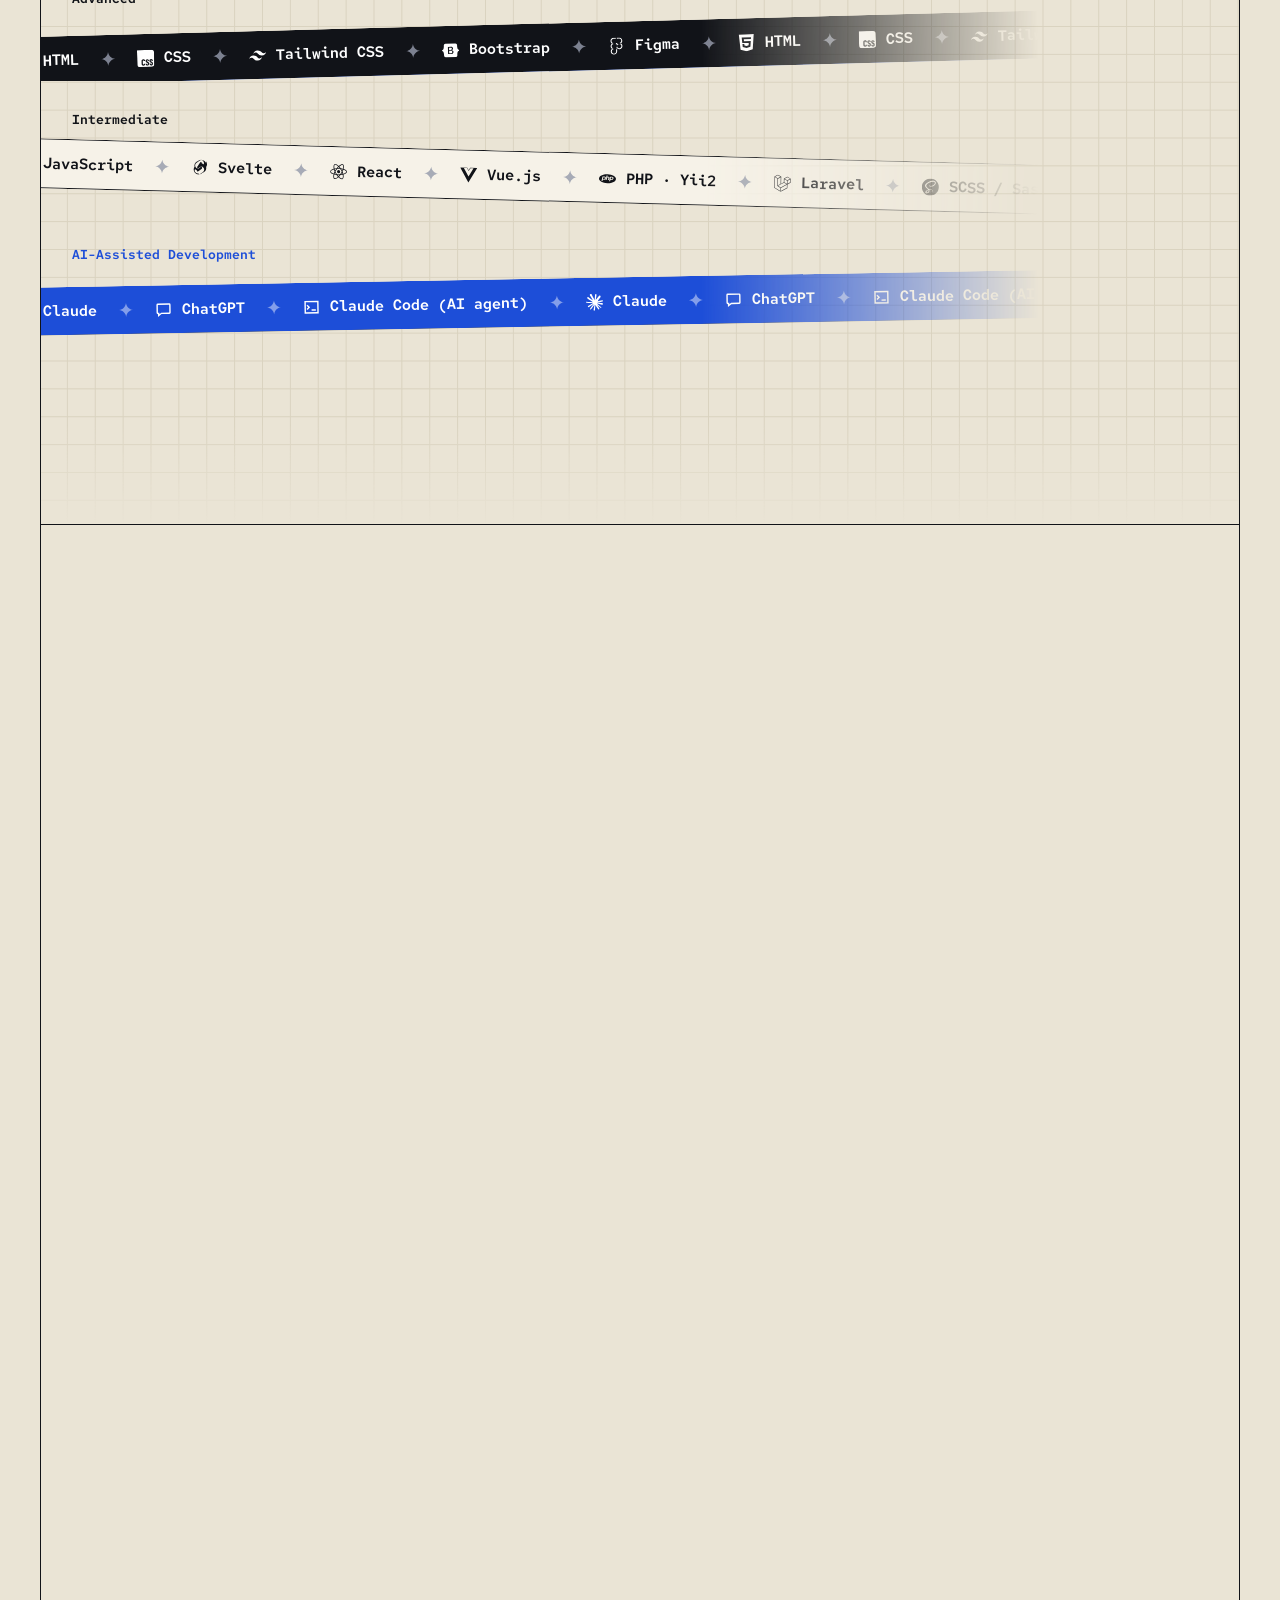
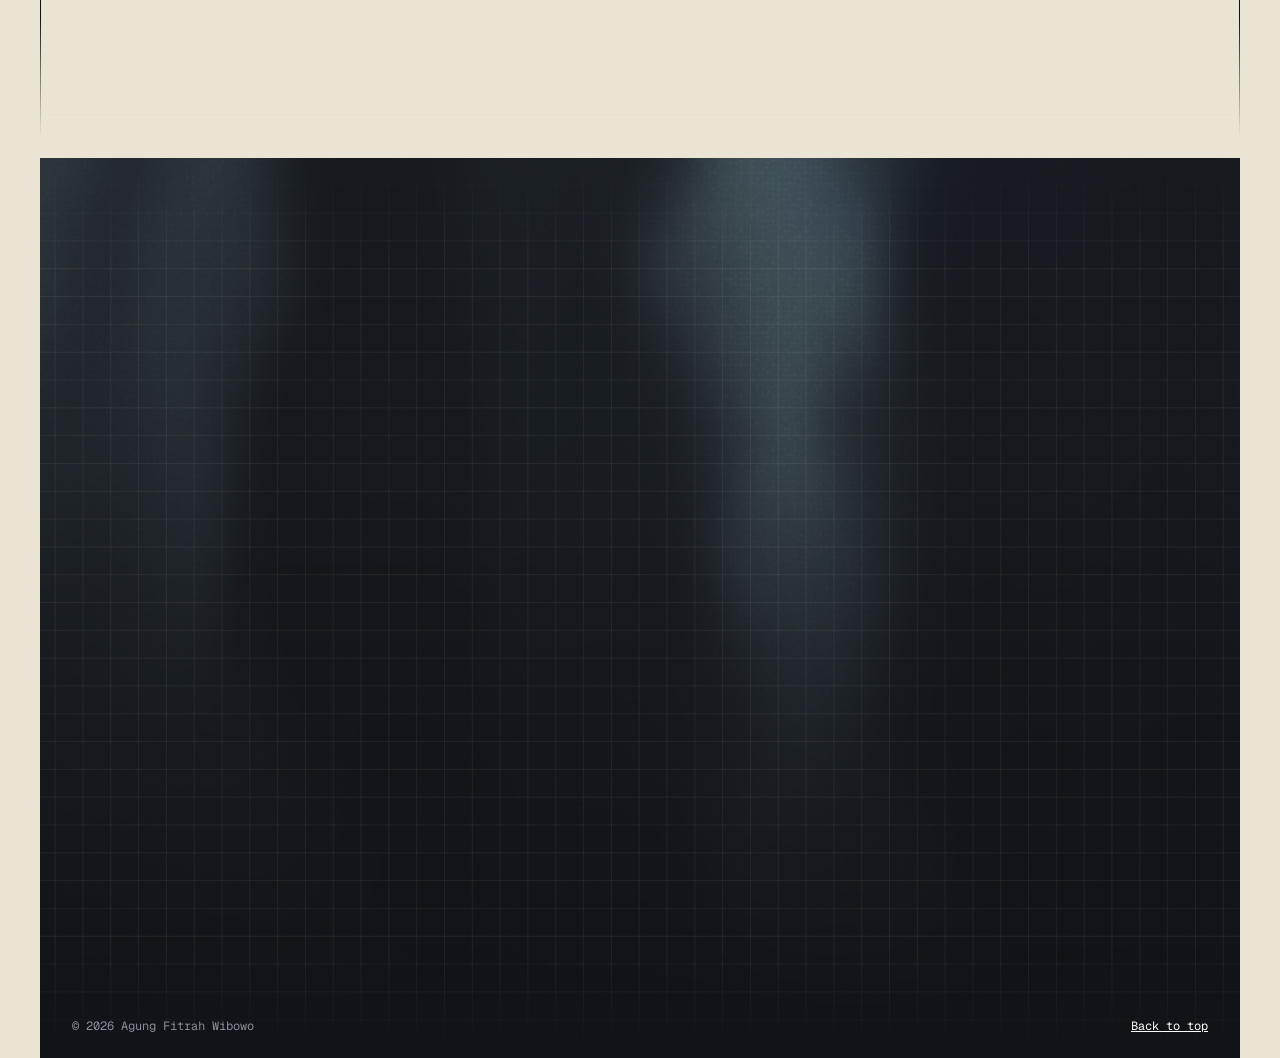
==== commit 62ca5292: "Naikkan versi aset tampilan (v65) supaya cache CSS/JS diperbarui" ====
--- a/index.html
+++ b/index.html
@@ -28,7 +28,7 @@
 </script>
 <script src="js/data.js?v=29" defer></script>
 <script src="js/icons.js?v=2" defer></script>
-<script src="themes/registry.js?v=68" defer></script>
+<script src="themes/registry.js?v=69" defer></script>
 <script src="js/core.js?v=7" defer></script>
 </head>
 <body>
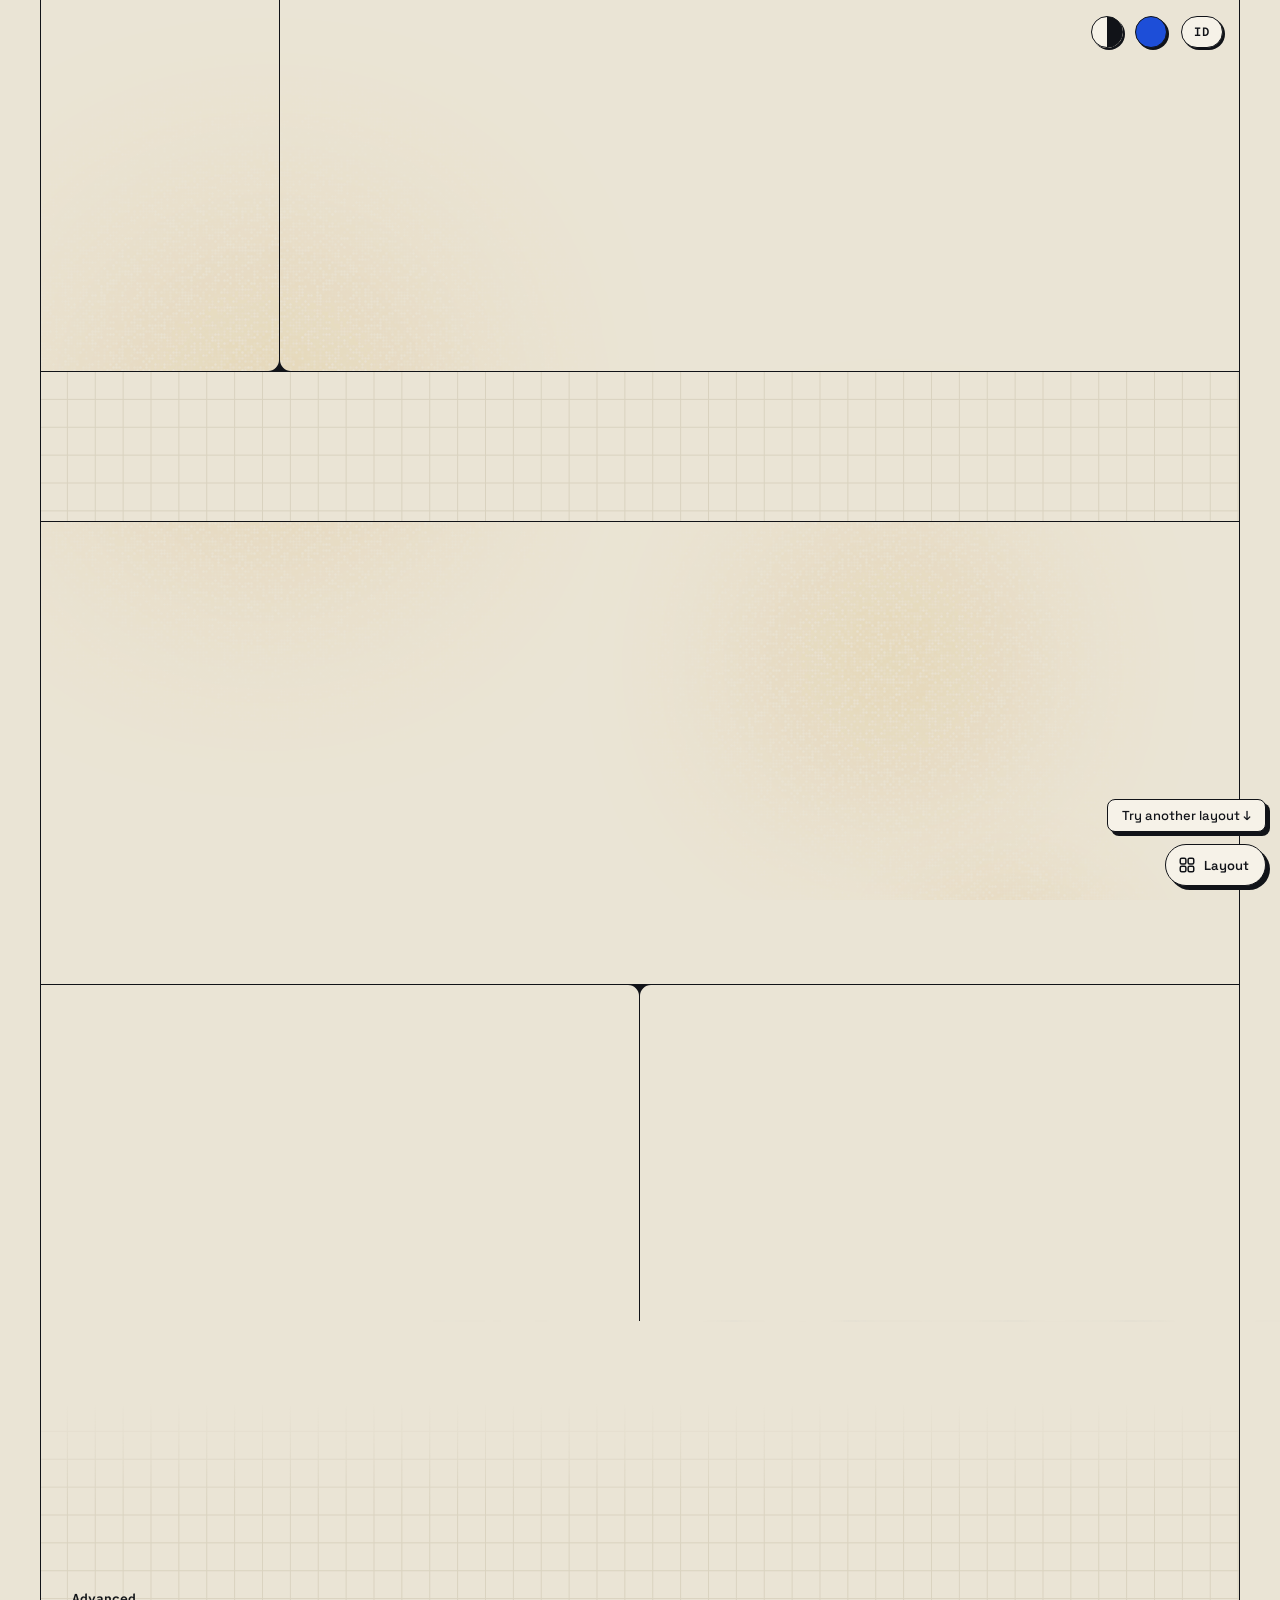
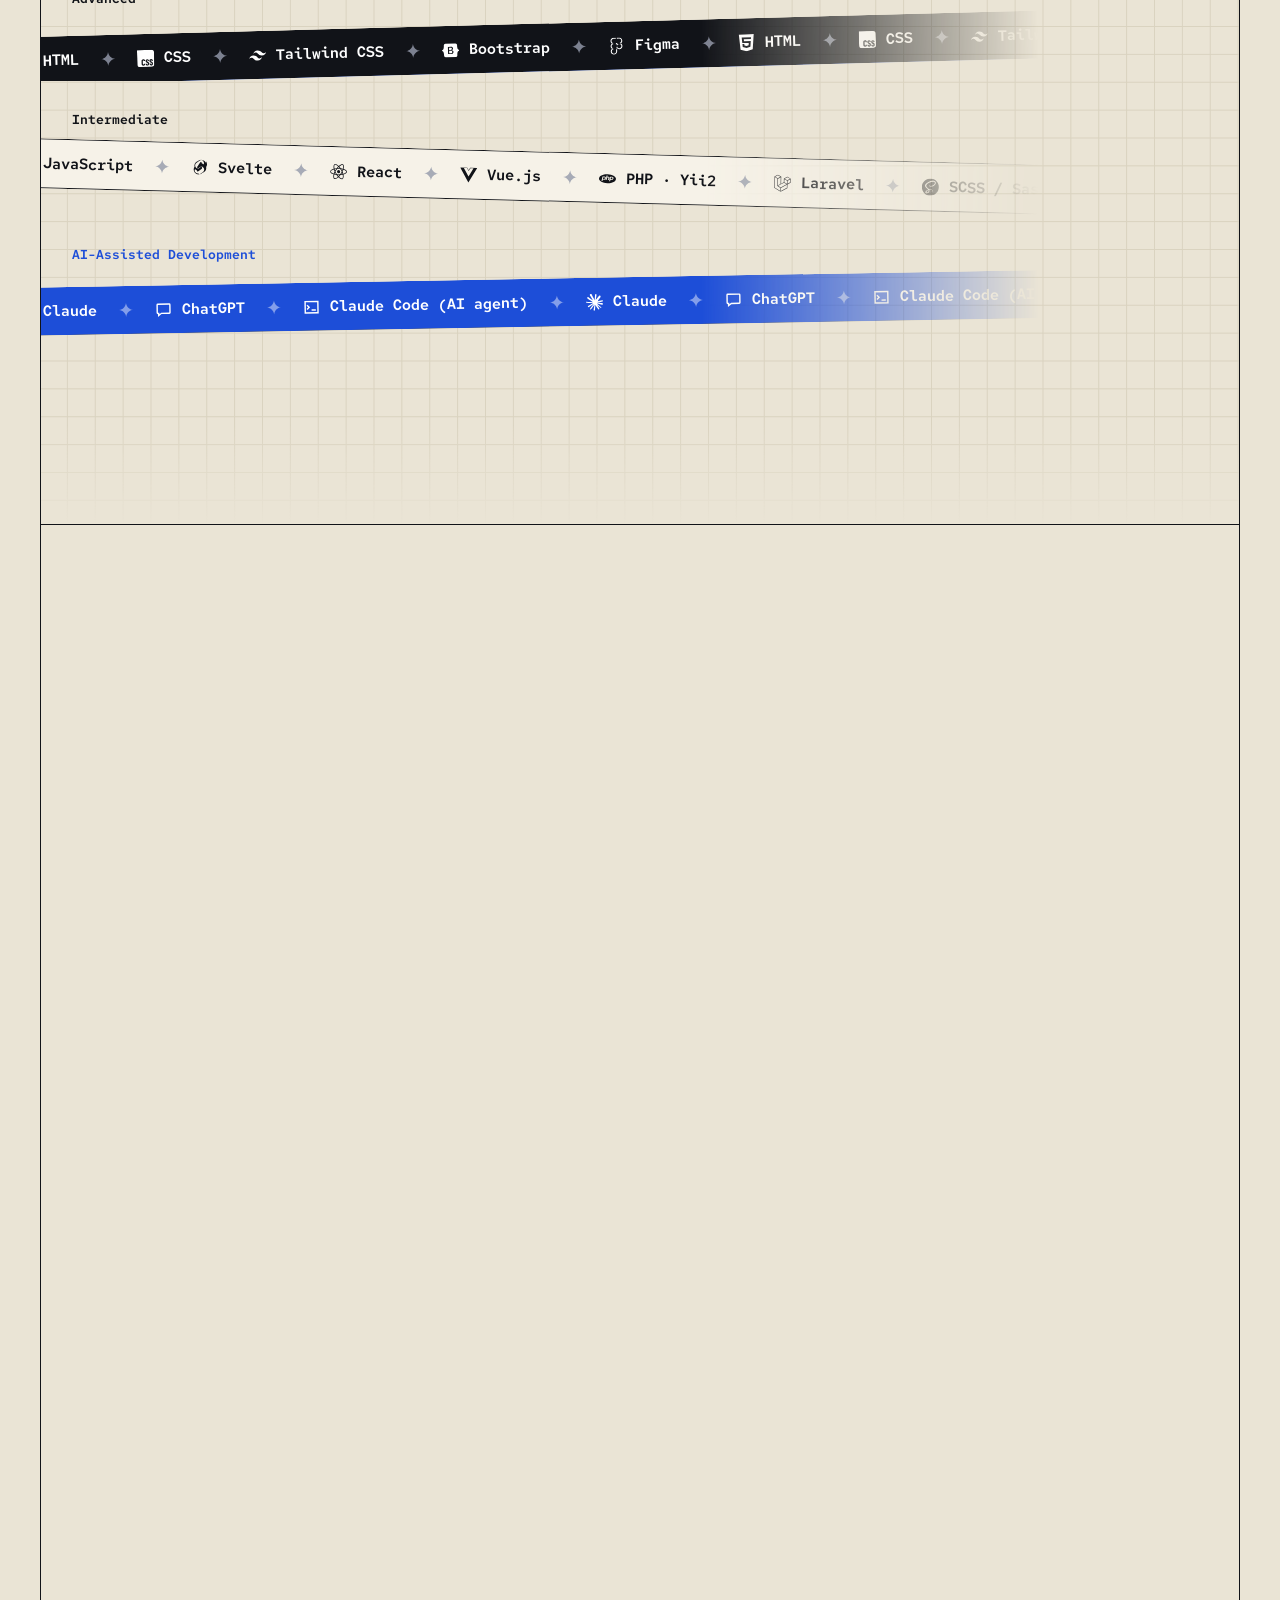
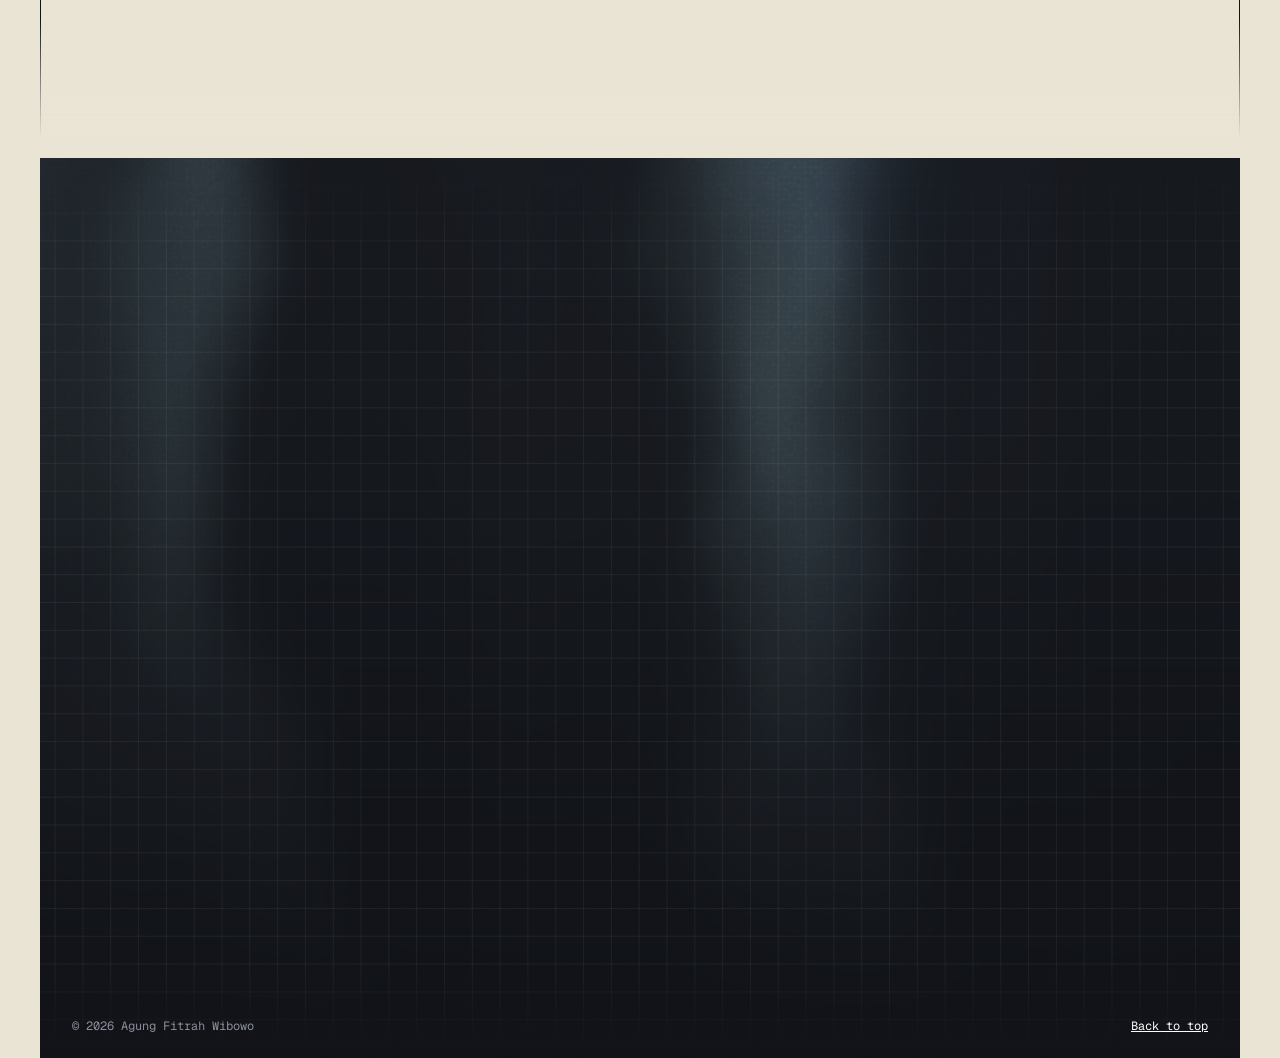
==== commit dc11d7a7: "Glass: blur kartu 4px, versi aset v66" ====
--- a/index.html
+++ b/index.html
@@ -28,7 +28,7 @@
 </script>
 <script src="js/data.js?v=29" defer></script>
 <script src="js/icons.js?v=2" defer></script>
-<script src="themes/registry.js?v=69" defer></script>
+<script src="themes/registry.js?v=70" defer></script>
 <script src="js/core.js?v=7" defer></script>
 </head>
 <body>
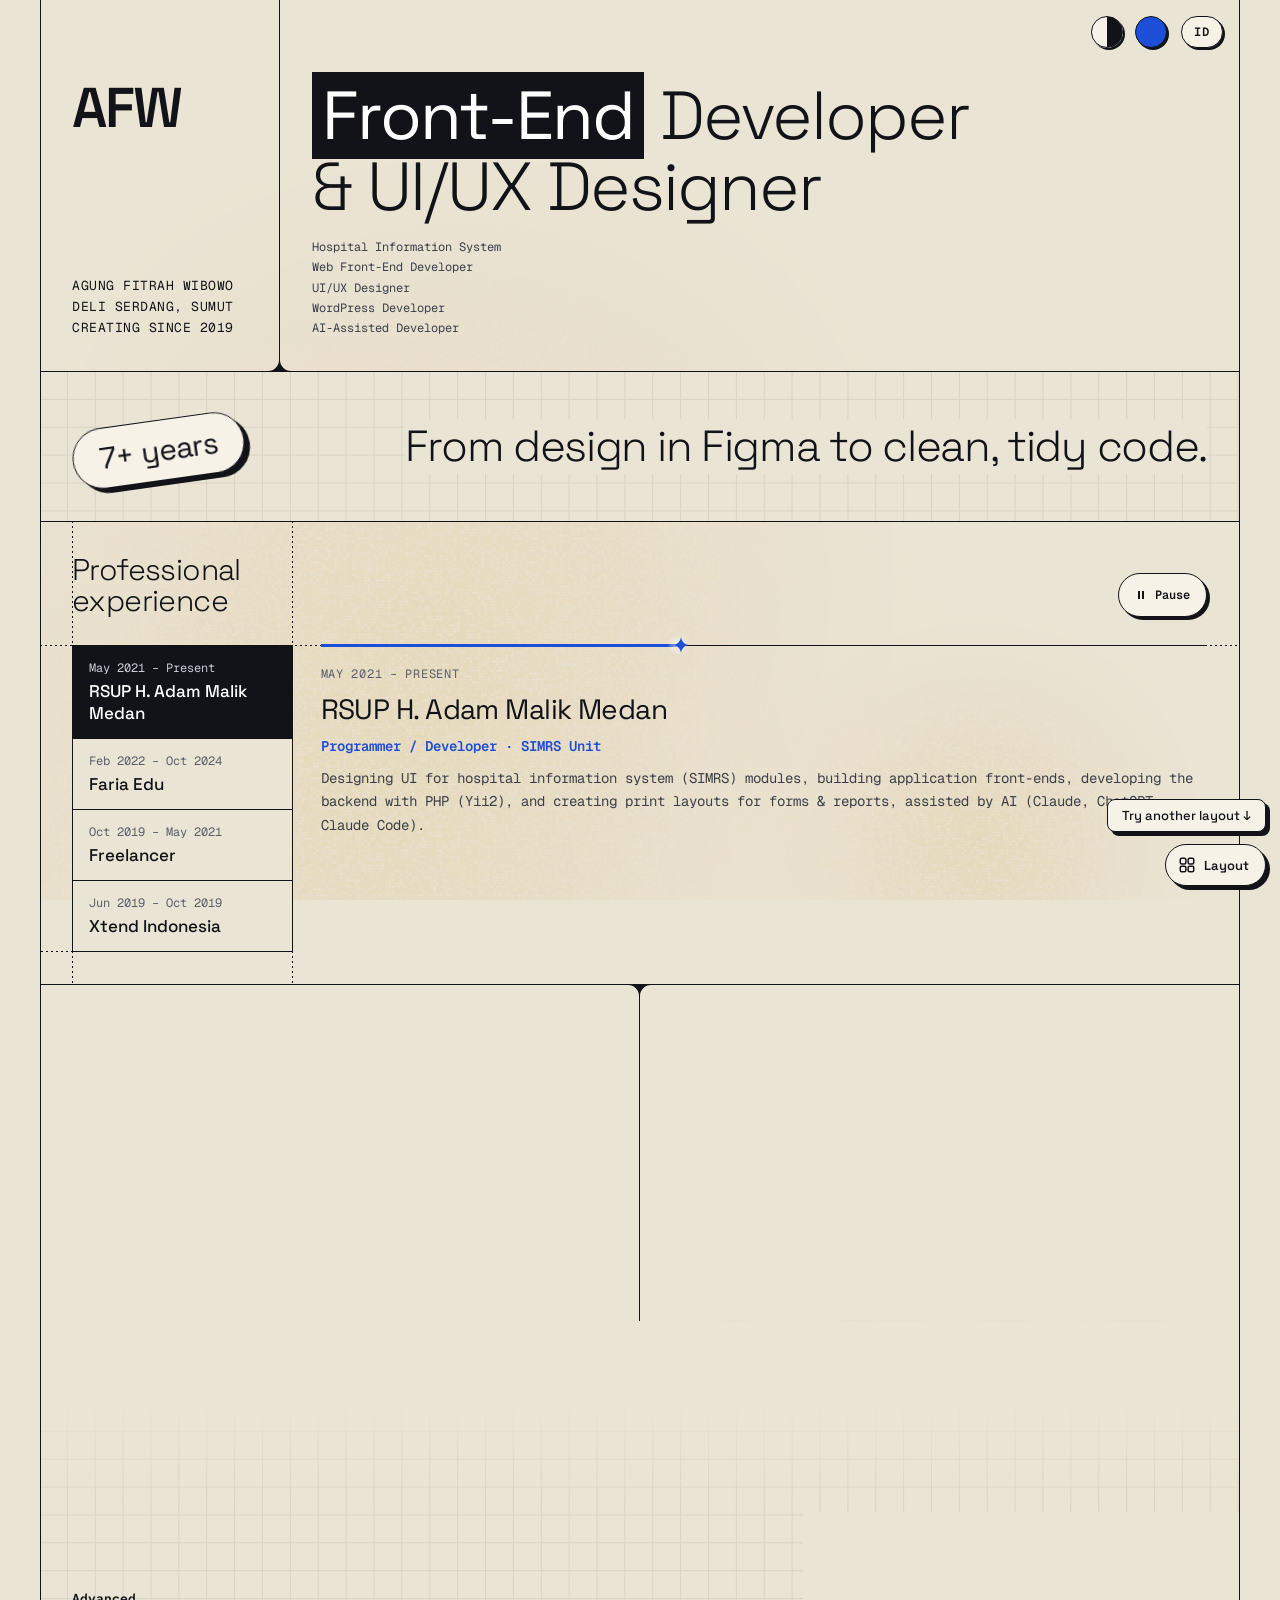
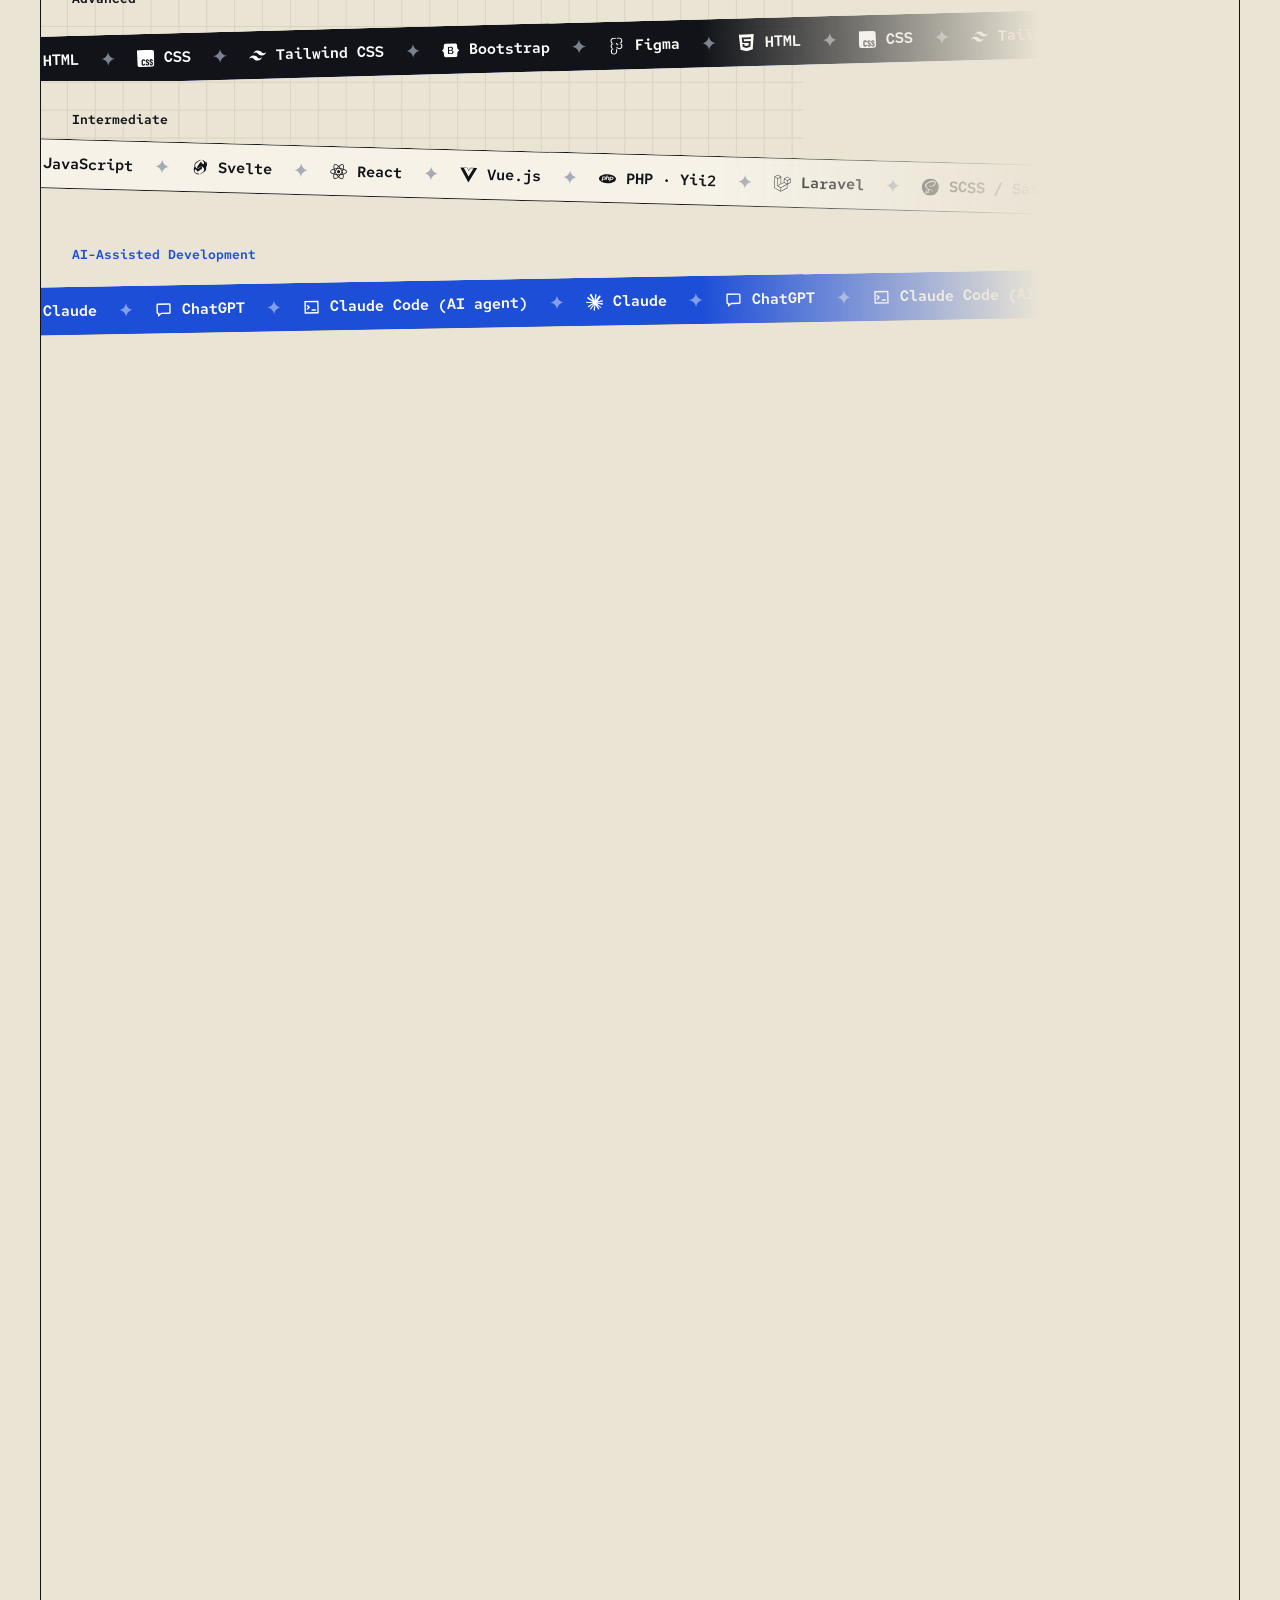
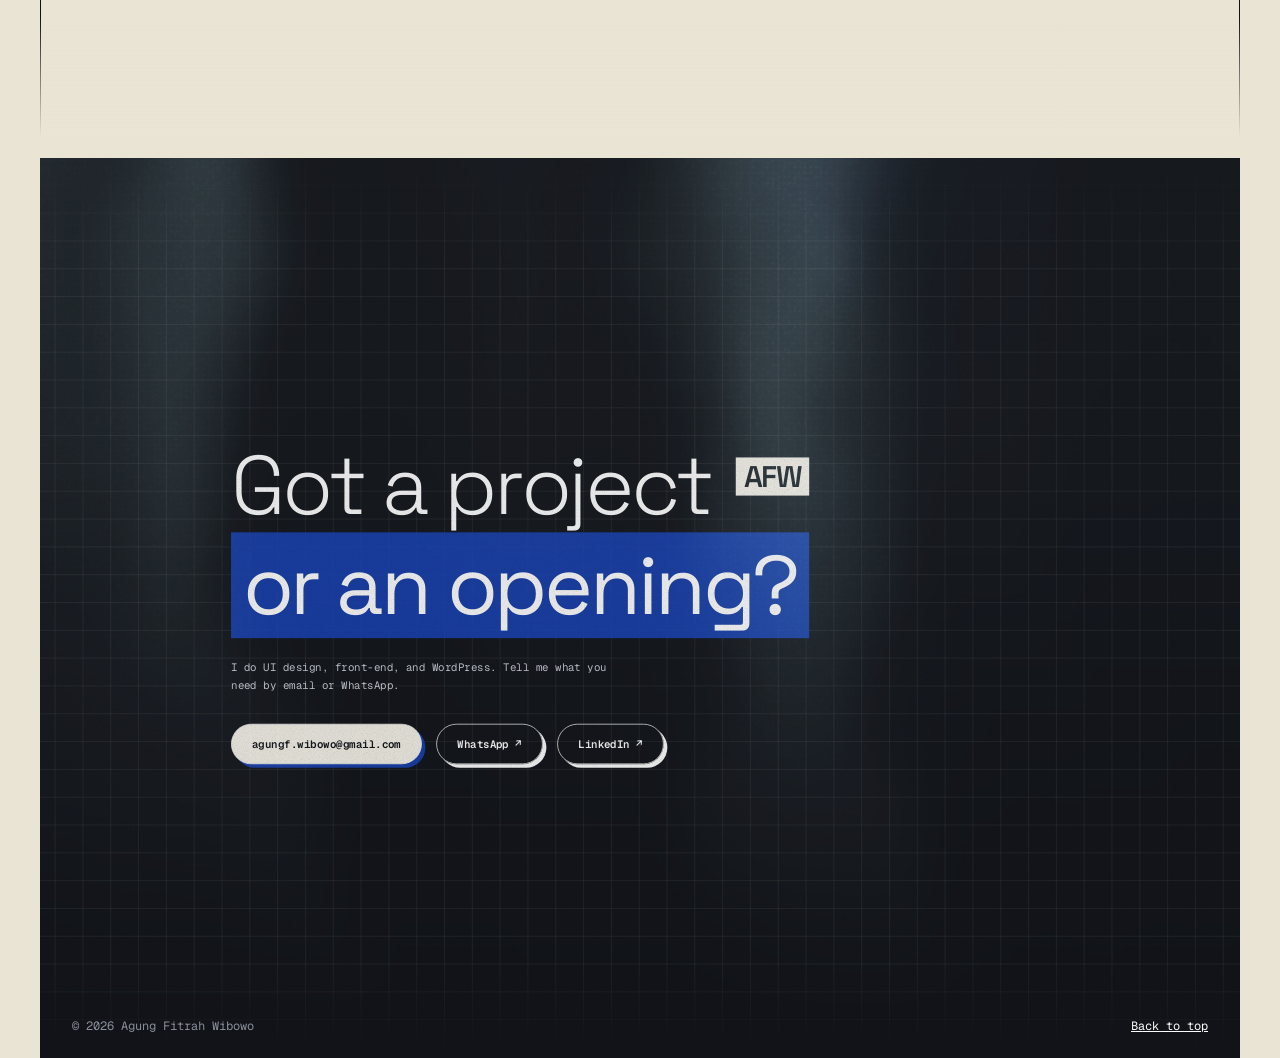
==== commit 71caf32a: "Perbarui thumbnail pemilih layout (terang/gelap) sesuai tampilan terbaru, versi aset v67" ====
--- a/index.html
+++ b/index.html
@@ -28,7 +28,7 @@
 </script>
 <script src="js/data.js?v=29" defer></script>
 <script src="js/icons.js?v=2" defer></script>
-<script src="themes/registry.js?v=70" defer></script>
+<script src="themes/registry.js?v=71" defer></script>
 <script src="js/core.js?v=7" defer></script>
 </head>
 <body>
